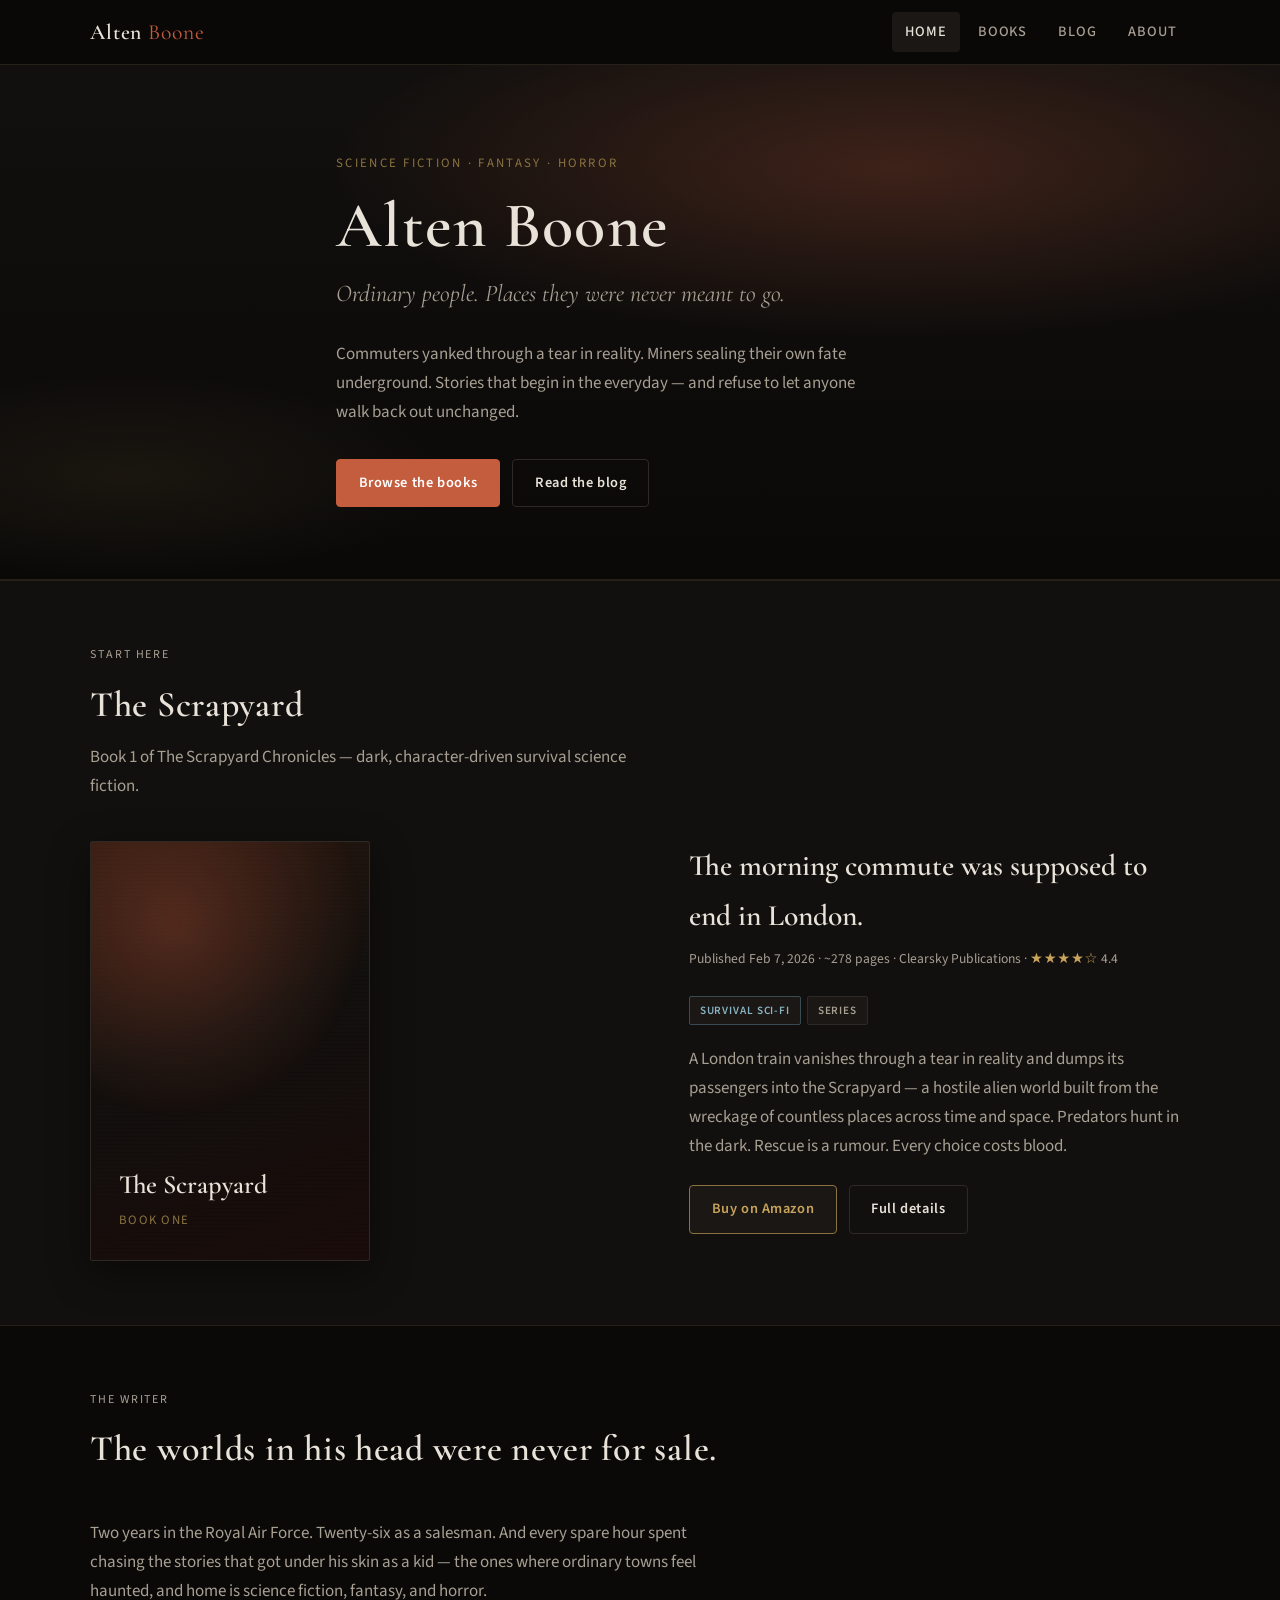
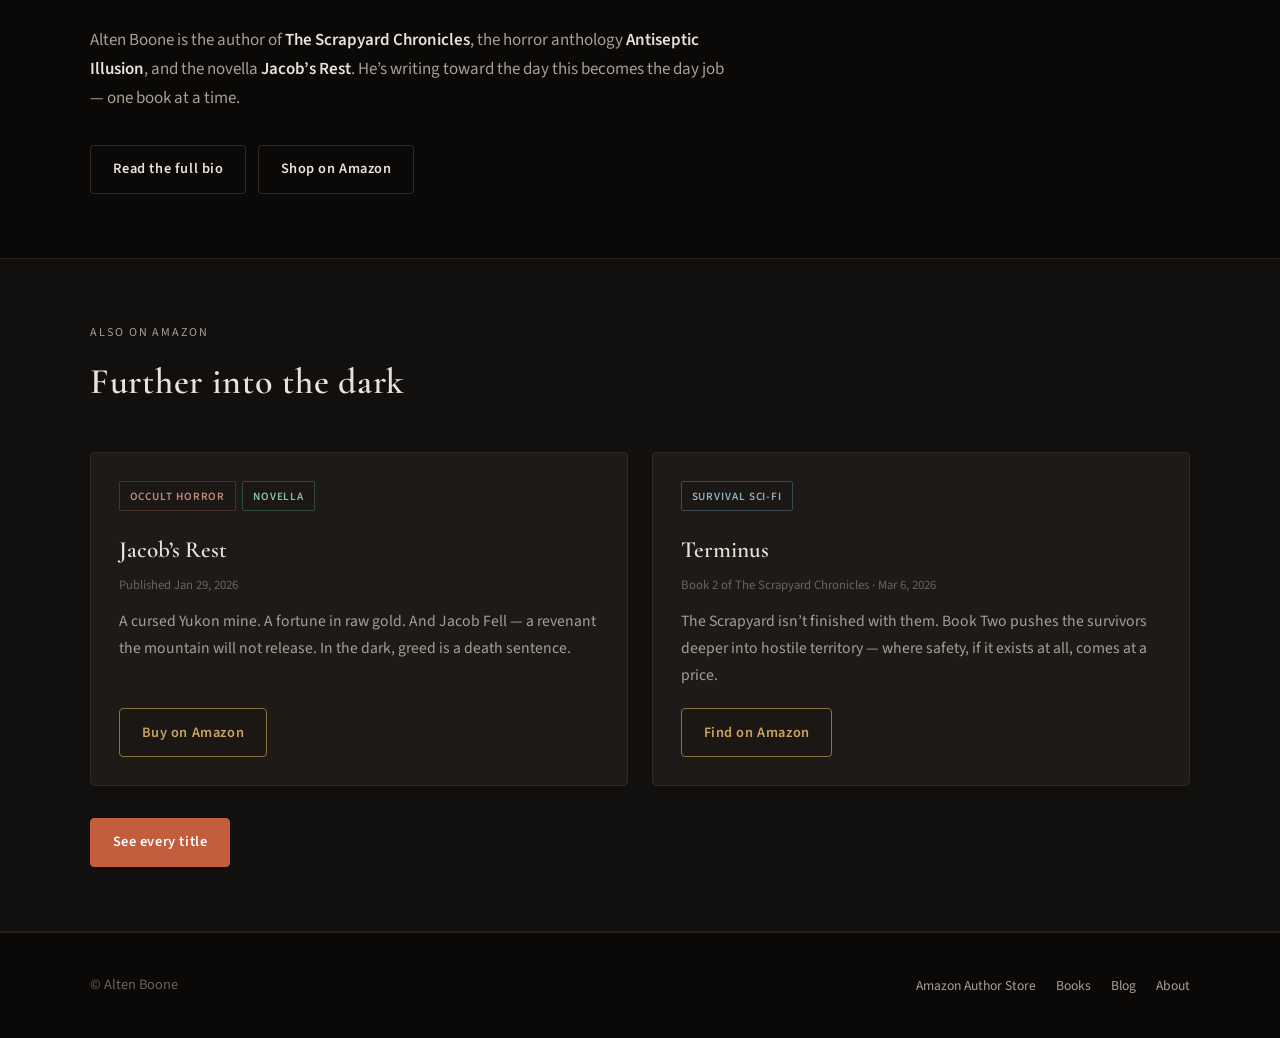
==== index.html @ f235cc6a "Publish Alten Boone author website." ====
<!DOCTYPE html>
<html lang="en">
<head>
  <meta charset="utf-8">
  <meta name="viewport" content="width=device-width, initial-scale=1">
  <title>Alten Boone — Science Fiction, Fantasy &amp; Horror</title>
  <meta name="description" content="Alten Boone writes science fiction, fantasy, and horror about ordinary people thrown somewhere they were never meant to go. Author of The Scrapyard Chronicles, Jacob's Rest, and Antiseptic Illusion.">
  <link rel="preconnect" href="https://fonts.googleapis.com">
  <link rel="preconnect" href="https://fonts.gstatic.com" crossorigin>
  <link href="https://fonts.googleapis.com/css2?family=Cormorant+Garamond:ital,wght@0,400;0,600;1,400&family=Source+Sans+3:wght@400;500;600&display=swap" rel="stylesheet">
  <link rel="stylesheet" href="css/styles.css">
</head>
<body>
  <a class="skip-link" href="#main">Skip to content</a>

  <header class="site-header">
    <div class="wrap header-inner">
      <a class="logo" href="index.html">Alten <span>Boone</span></a>
      <button class="nav-toggle" type="button" aria-expanded="false" aria-controls="site-nav">Menu</button>
      <nav id="site-nav" class="nav" aria-label="Primary">
        <a href="index.html" aria-current="page">Home</a>
        <a href="books.html">Books</a>
        <a href="blog/index.html">Blog</a>
        <a href="about.html">About</a>
      </nav>
    </div>
  </header>

  <main id="main">
    <section class="hero">
      <div class="wrap hero-inner">
        <p class="hero-kicker">Science fiction · Fantasy · Horror</p>
        <h1>Alten Boone</h1>
        <p class="hero-tagline">Ordinary people. Places they were never meant to go.</p>
        <p class="hero-lead">Commuters yanked through a tear in reality. Miners sealing their own fate underground. Stories that begin in the everyday — and refuse to let anyone walk back out unchanged.</p>
        <div class="cta-row">
          <a class="btn btn-primary" href="books.html">Browse the books</a>
          <a class="btn btn-ghost" href="blog/index.html">Read the blog</a>
        </div>
      </div>
    </section>

    <section class="section section-alt" aria-labelledby="featured-heading">
      <div class="wrap">
        <div class="section-header">
          <p class="eyebrow">Start here</p>
          <h2 id="featured-heading">The Scrapyard</h2>
          <p>Book 1 of The Scrapyard Chronicles — dark, character-driven survival science fiction.</p>
        </div>
        <div class="featured">
          <div class="featured-visual" aria-hidden="true">
            <div class="featured-visual-label">The Scrapyard</div>
            <div class="featured-visual-sub">Book One</div>
          </div>
          <div class="featured-body">
            <h3>The morning commute was supposed to end in London.</h3>
            <p class="featured-meta">Published Feb 7, 2026 · ~278 pages · Clearsky Publications · <span class="stars" aria-label="4.4 out of 5 stars">★★★★☆</span> 4.4</p>
            <div class="tags">
              <span class="tag tag-scifi">Survival Sci-Fi</span>
              <span class="tag">Series</span>
            </div>
            <p>A London train vanishes through a tear in reality and dumps its passengers into the Scrapyard — a hostile alien world built from the wreckage of countless places across time and space. Predators hunt in the dark. Rescue is a rumour. Every choice costs blood.</p>
            <div class="cta-row">
              <a class="btn btn-amazon" href="https://www.amazon.com/Scrapyard-Book-Chronicles-ebook/dp/B0GM5N97GH" rel="noopener noreferrer" target="_blank">Buy on Amazon</a>
              <a class="btn btn-ghost" href="books/scrapyard.html">Full details</a>
            </div>
          </div>
        </div>
      </div>
    </section>

    <section class="section" aria-labelledby="intro-heading">
      <div class="wrap">
        <div class="section-header">
          <p class="eyebrow">The writer</p>
          <h2 id="intro-heading">The worlds in his head were never for sale.</h2>
        </div>
        <div class="prose">
          <p>Two years in the Royal Air Force. Twenty-six as a salesman. And every spare hour spent chasing the stories that got under his skin as a kid — the ones where ordinary towns feel haunted, and home is science fiction, fantasy, and horror.</p>
          <p>Alten Boone is the author of <strong>The Scrapyard Chronicles</strong>, the horror anthology <strong>Antiseptic Illusion</strong>, and the novella <strong>Jacob’s Rest</strong>. He’s writing toward the day this becomes the day job — one book at a time.</p>
        </div>
        <div class="cta-row" style="margin-top: 2rem;">
          <a class="btn btn-ghost" href="about.html">Read the full bio</a>
          <a class="btn btn-ghost" href="https://www.amazon.com/stores/author/B0GMPRM9D5" rel="noopener noreferrer" target="_blank">Shop on Amazon</a>
        </div>
      </div>
    </section>

    <section class="section section-alt" aria-labelledby="more-books-heading">
      <div class="wrap">
        <div class="section-header">
          <p class="eyebrow">Also on Amazon</p>
          <h2 id="more-books-heading">Further into the dark</h2>
        </div>
        <div class="book-grid">
          <article class="book-card">
            <div class="tags"><span class="tag tag-horror">Occult Horror</span><span class="tag tag-novella">Novella</span></div>
            <h3><a href="books/jacobs-rest.html">Jacob’s Rest</a></h3>
            <p class="book-series">Published Jan 29, 2026</p>
            <p class="book-blurb">A cursed Yukon mine. A fortune in raw gold. And Jacob Fell — a revenant the mountain will not release. In the dark, greed is a death sentence.</p>
            <div class="book-actions">
              <a class="btn btn-amazon" href="https://www.amazon.com/Jacobs-Rest-Alten-Boone-ebook/dp/B0GKJBTC39" rel="noopener noreferrer" target="_blank">Buy on Amazon</a>
            </div>
          </article>
          <article class="book-card">
            <div class="tags"><span class="tag tag-scifi">Survival Sci-Fi</span></div>
            <h3><a href="books/terminus.html">Terminus</a></h3>
            <p class="book-series">Book 2 of The Scrapyard Chronicles · Mar 6, 2026</p>
            <p class="book-blurb">The Scrapyard isn’t finished with them. Book Two pushes the survivors deeper into hostile territory — where safety, if it exists at all, comes at a price.</p>
            <div class="book-actions">
              <a class="btn btn-amazon" href="https://www.amazon.com/s?k=Terminus+Book+2+Scrapyard+Chronicles+Alten+Boone" rel="noopener noreferrer" target="_blank">Find on Amazon</a>
            </div>
          </article>
        </div>
        <div class="cta-row" style="margin-top: 2rem;">
          <a class="btn btn-primary" href="books.html">See every title</a>
        </div>
      </div>
    </section>
  </main>

  <footer class="site-footer">
    <div class="wrap footer-inner">
      <p class="footer-copy">&copy; Alten Boone</p>
      <div class="footer-links">
        <a href="https://www.amazon.com/stores/author/B0GMPRM9D5" rel="noopener noreferrer" target="_blank">Amazon Author Store</a>
        <a href="books.html">Books</a>
        <a href="blog/index.html">Blog</a>
        <a href="about.html">About</a>
      </div>
    </div>
  </footer>

  <script src="js/main.js"></script>
</body>
</html>
---- css/styles.css ----
/* Alten Boone — author site
   Dark literary aesthetic: charcoal, blood-amber, elegant serif */

:root {
  --bg-deep: #0a0908;
  --bg: #12100e;
  --bg-elevated: #1a1714;
  --bg-card: #1e1a17;
  --border: #2e2924;
  --border-subtle: #252119;
  --text: #e8e2d9;
  --text-muted: #a89f93;
  --text-faint: #6b635a;
  --accent: #c45c3e;
  --accent-soft: #a84a32;
  --accent-glow: rgba(196, 92, 62, 0.25);
  --amber: #c9a45c;
  --amber-dim: #8a7340;
  --serif: "Cormorant Garamond", "Libre Baskerville", Georgia, "Times New Roman", serif;
  --sans: "Source Sans 3", "Inter", system-ui, -apple-system, sans-serif;
  --max: 1100px;
  --radius: 4px;
  --shadow: 0 12px 40px rgba(0, 0, 0, 0.45);
  --header-h: 4rem;
}

*,
*::before,
*::after {
  box-sizing: border-box;
  margin: 0;
  padding: 0;
}

html {
  scroll-behavior: smooth;
}

body {
  font-family: var(--sans);
  font-size: 1.0625rem;
  line-height: 1.7;
  color: var(--text);
  background: var(--bg-deep);
  min-height: 100vh;
  display: flex;
  flex-direction: column;
  -webkit-font-smoothing: antialiased;
}

img {
  max-width: 100%;
  height: auto;
  display: block;
}

a {
  color: var(--accent);
  text-decoration: none;
  transition: color 0.2s ease;
}

a:hover,
a:focus-visible {
  color: var(--amber);
}

a:focus-visible,
button:focus-visible {
  outline: 2px solid var(--amber);
  outline-offset: 3px;
}

/* —— Layout —— */
.wrap {
  width: min(100% - 2rem, var(--max));
  margin-inline: auto;
}

main {
  flex: 1;
}

/* —— Header / Nav —— */
.site-header {
  position: sticky;
  top: 0;
  z-index: 100;
  background: rgba(10, 9, 8, 0.92);
  backdrop-filter: blur(12px);
  border-bottom: 1px solid var(--border-subtle);
}

.header-inner {
  display: flex;
  align-items: center;
  justify-content: space-between;
  height: var(--header-h);
  gap: 1rem;
}

.logo {
  font-family: var(--serif);
  font-size: 1.35rem;
  font-weight: 600;
  letter-spacing: 0.04em;
  color: var(--text);
  text-decoration: none;
}

.logo:hover,
.logo:focus-visible {
  color: var(--amber);
}

.logo span {
  color: var(--accent);
  font-weight: 400;
}

.nav {
  display: flex;
  align-items: center;
  gap: 0.25rem;
}

.nav a {
  font-size: 0.9rem;
  font-weight: 500;
  letter-spacing: 0.06em;
  text-transform: uppercase;
  color: var(--text-muted);
  padding: 0.5rem 0.85rem;
  border-radius: var(--radius);
}

.nav a:hover,
.nav a:focus-visible,
.nav a[aria-current="page"] {
  color: var(--text);
  background: var(--bg-elevated);
}

.nav-toggle {
  display: none;
  background: transparent;
  border: 1px solid var(--border);
  color: var(--text);
  padding: 0.4rem 0.65rem;
  border-radius: var(--radius);
  cursor: pointer;
  font-size: 0.85rem;
  letter-spacing: 0.05em;
  text-transform: uppercase;
}

/* —— Hero —— */
.hero {
  position: relative;
  padding: 5.5rem 0 4.5rem;
  overflow: hidden;
  border-bottom: 1px solid var(--border-subtle);
}

.hero::before {
  content: "";
  position: absolute;
  inset: 0;
  background:
    radial-gradient(ellipse 80% 60% at 70% 20%, var(--accent-glow), transparent 55%),
    radial-gradient(ellipse 50% 40% at 10% 80%, rgba(201, 164, 92, 0.08), transparent 50%),
    linear-gradient(180deg, var(--bg) 0%, var(--bg-deep) 100%);
  pointer-events: none;
}

.hero-inner {
  position: relative;
  z-index: 1;
  max-width: 38rem;
}

.hero-kicker {
  font-size: 0.8rem;
  letter-spacing: 0.18em;
  text-transform: uppercase;
  color: var(--amber-dim);
  margin-bottom: 1rem;
}

.hero h1 {
  font-family: var(--serif);
  font-size: clamp(2.75rem, 6vw, 4rem);
  font-weight: 600;
  line-height: 1.1;
  letter-spacing: 0.02em;
  color: var(--text);
  margin-bottom: 1rem;
}

.hero-tagline {
  font-family: var(--serif);
  font-size: clamp(1.25rem, 2.5vw, 1.5rem);
  font-style: italic;
  font-weight: 400;
  color: var(--text-muted);
  line-height: 1.45;
  margin-bottom: 1.75rem;
}

.hero-lead {
  color: var(--text-muted);
  margin-bottom: 2rem;
  max-width: 34rem;
}

.cta-row {
  display: flex;
  flex-wrap: wrap;
  gap: 0.75rem;
}

/* —— Buttons —— */
.btn {
  display: inline-flex;
  align-items: center;
  justify-content: center;
  gap: 0.4rem;
  font-family: var(--sans);
  font-size: 0.9rem;
  font-weight: 600;
  letter-spacing: 0.04em;
  padding: 0.7rem 1.35rem;
  border-radius: var(--radius);
  border: 1px solid transparent;
  cursor: pointer;
  text-decoration: none;
  transition: background 0.2s, border-color 0.2s, color 0.2s, box-shadow 0.2s;
}

.btn-primary {
  background: var(--accent);
  color: #fff;
  border-color: var(--accent);
}

.btn-primary:hover,
.btn-primary:focus-visible {
  background: var(--accent-soft);
  color: #fff;
  box-shadow: 0 0 24px var(--accent-glow);
}

.btn-ghost {
  background: transparent;
  color: var(--text);
  border-color: var(--border);
}

.btn-ghost:hover,
.btn-ghost:focus-visible {
  border-color: var(--amber-dim);
  color: var(--amber);
}

.btn-amazon {
  background: #1a1714;
  color: var(--amber);
  border-color: var(--amber-dim);
}

.btn-amazon:hover,
.btn-amazon:focus-visible {
  background: rgba(201, 164, 92, 0.12);
  color: var(--amber);
  border-color: var(--amber);
}

/* —— Sections —— */
.section {
  padding: 4rem 0;
}

.section-alt {
  background: var(--bg);
  border-block: 1px solid var(--border-subtle);
}

.section-header {
  margin-bottom: 2.5rem;
}

.section-header h2 {
  font-family: var(--serif);
  font-size: clamp(1.75rem, 3vw, 2.25rem);
  font-weight: 600;
  letter-spacing: 0.02em;
  margin-bottom: 0.5rem;
}

.section-header p {
  color: var(--text-muted);
  max-width: 36rem;
}

.eyebrow {
  font-size: 0.75rem;
  letter-spacing: 0.16em;
  text-transform: uppercase;
  color: var(--accent);
  margin-bottom: 0.5rem;
}

/* —— Featured book —— */
.featured {
  display: grid;
  grid-template-columns: 1fr;
  gap: 2.5rem;
  align-items: start;
}

@media (min-width: 720px) {
  .featured {
    grid-template-columns: minmax(0, 1.1fr) minmax(0, 1fr);
    gap: 3rem;
  }
}

.featured-visual {
  aspect-ratio: 2 / 3;
  max-width: 280px;
  background:
    linear-gradient(160deg, #2a1810 0%, #12100e 45%, #1a0c0a 100%);
  border: 1px solid var(--border);
  border-radius: 2px;
  box-shadow: var(--shadow);
  display: flex;
  flex-direction: column;
  justify-content: flex-end;
  padding: 1.75rem;
  position: relative;
  overflow: hidden;
}

.featured-visual::before {
  content: "";
  position: absolute;
  inset: 0;
  background:
    radial-gradient(circle at 30% 20%, rgba(196, 92, 62, 0.35), transparent 50%),
    repeating-linear-gradient(
      0deg,
      transparent,
      transparent 3px,
      rgba(0, 0, 0, 0.08) 3px,
      rgba(0, 0, 0, 0.08) 4px
    );
  opacity: 0.9;
}

.featured-visual-label {
  position: relative;
  z-index: 1;
  font-family: var(--serif);
  font-size: 1.65rem;
  font-weight: 600;
  line-height: 1.2;
  color: var(--text);
}

.featured-visual-sub {
  position: relative;
  z-index: 1;
  font-size: 0.8rem;
  letter-spacing: 0.1em;
  text-transform: uppercase;
  color: var(--amber-dim);
  margin-top: 0.5rem;
}

.featured-body h3 {
  font-family: var(--serif);
  font-size: 1.85rem;
  font-weight: 600;
  margin-bottom: 0.35rem;
}

.featured-meta {
  font-size: 0.85rem;
  color: var(--text-faint);
  margin-bottom: 1.25rem;
}

.featured-body p {
  color: var(--text-muted);
  margin-bottom: 1.5rem;
}

.tags {
  display: flex;
  flex-wrap: wrap;
  gap: 0.4rem;
  margin-bottom: 1.25rem;
}

.tag {
  font-size: 0.7rem;
  font-weight: 600;
  letter-spacing: 0.08em;
  text-transform: uppercase;
  padding: 0.28rem 0.6rem;
  border-radius: 2px;
  background: var(--bg-elevated);
  color: var(--text-muted);
  border: 1px solid var(--border);
}

.tag-scifi { color: #8ab4c4; border-color: #3a4a52; }
.tag-horror { color: #c48a7a; border-color: #4a3028; }
.tag-fantasy { color: #a89ac4; border-color: #3a3450; }
.tag-anthology { color: #c4b48a; border-color: #4a4030; }
.tag-novella { color: #8ac49a; border-color: #304a38; }

/* —— Book grid —— */
.book-grid {
  display: grid;
  grid-template-columns: 1fr;
  gap: 1.5rem;
}

@media (min-width: 560px) {
  .book-grid {
    grid-template-columns: repeat(2, 1fr);
  }
}

@media (min-width: 900px) {
  .book-grid.books-page {
    grid-template-columns: repeat(2, 1fr);
  }
}

.book-card {
  background: var(--bg-card);
  border: 1px solid var(--border);
  border-radius: var(--radius);
  padding: 1.75rem;
  display: flex;
  flex-direction: column;
  transition: border-color 0.2s, box-shadow 0.2s;
}

.book-card:hover {
  border-color: #3e3530;
  box-shadow: var(--shadow);
}

.book-card h3 {
  font-family: var(--serif);
  font-size: 1.45rem;
  font-weight: 600;
  margin-bottom: 0.25rem;
}

.book-card h3 a {
  color: inherit;
}

.book-card h3 a:hover {
  color: var(--amber);
}

.book-series {
  font-size: 0.8rem;
  color: var(--text-faint);
  margin-bottom: 0.75rem;
}

.book-blurb {
  color: var(--text-muted);
  font-size: 0.98rem;
  flex: 1;
  margin-bottom: 1.25rem;
  display: -webkit-box;
  -webkit-line-clamp: 5;
  -webkit-box-orient: vertical;
  overflow: hidden;
}

.book-card.expanded .book-blurb {
  display: block;
  -webkit-line-clamp: unset;
}

.book-meta {
  font-size: 0.8rem;
  color: var(--text-faint);
  margin-bottom: 1rem;
}

.book-actions {
  display: flex;
  flex-wrap: wrap;
  gap: 0.5rem;
  margin-top: auto;
}

/* —— Intro / about prose —— */
.prose {
  max-width: 40rem;
}

.prose p {
  margin-bottom: 1.25rem;
  color: var(--text-muted);
}

.prose p:last-child {
  margin-bottom: 0;
}

.prose strong {
  color: var(--text);
  font-weight: 600;
}

.page-hero {
  padding: 3.5rem 0 2rem;
  border-bottom: 1px solid var(--border-subtle);
  background: var(--bg);
}

.page-hero h1 {
  font-family: var(--serif);
  font-size: clamp(2.25rem, 4vw, 3rem);
  font-weight: 600;
  margin-bottom: 0.5rem;
}

.page-hero p {
  color: var(--text-muted);
  max-width: 36rem;
}

/* —— Blog —— */
.blog-list {
  display: flex;
  flex-direction: column;
  gap: 0;
}

.blog-item {
  padding: 2rem 0;
  border-bottom: 1px solid var(--border-subtle);
}

.blog-item:first-child {
  padding-top: 0;
}

.blog-item time {
  font-size: 0.8rem;
  letter-spacing: 0.06em;
  text-transform: uppercase;
  color: var(--text-faint);
}

.blog-item h2 {
  font-family: var(--serif);
  font-size: 1.65rem;
  font-weight: 600;
  margin: 0.4rem 0 0.6rem;
}

.blog-item h2 a {
  color: var(--text);
}

.blog-item h2 a:hover {
  color: var(--amber);
}

.blog-item .excerpt {
  color: var(--text-muted);
  margin-bottom: 0.75rem;
}

.read-more {
  font-size: 0.9rem;
  font-weight: 600;
  letter-spacing: 0.03em;
}

.article {
  padding: 3rem 0 4rem;
}

.article-header {
  max-width: 40rem;
  margin-bottom: 2.5rem;
}

.article-header time {
  font-size: 0.8rem;
  letter-spacing: 0.06em;
  text-transform: uppercase;
  color: var(--text-faint);
}

.article-header h1 {
  font-family: var(--serif);
  font-size: clamp(2rem, 4vw, 2.75rem);
  font-weight: 600;
  line-height: 1.2;
  margin: 0.5rem 0 1rem;
}

.article-header .dek {
  font-family: var(--serif);
  font-size: 1.2rem;
  font-style: italic;
  color: var(--text-muted);
}

.article-body {
  max-width: 40rem;
}

.article-body p {
  margin-bottom: 1.35rem;
  color: var(--text-muted);
}

.article-body p:first-of-type::first-letter {
  font-family: var(--serif);
  font-size: 3.25rem;
  float: left;
  line-height: 0.85;
  padding-right: 0.5rem;
  padding-top: 0.15rem;
  color: var(--accent);
  font-weight: 600;
}

.article-nav {
  max-width: 40rem;
  margin-top: 3rem;
  padding-top: 1.5rem;
  border-top: 1px solid var(--border);
}

/* —— Footer —— */
.site-footer {
  border-top: 1px solid var(--border-subtle);
  background: var(--bg-deep);
  padding: 2.5rem 0;
  margin-top: auto;
}

.footer-inner {
  display: flex;
  flex-wrap: wrap;
  justify-content: space-between;
  align-items: center;
  gap: 1rem;
}

.footer-copy {
  font-size: 0.9rem;
  color: var(--text-faint);
}

.footer-links {
  display: flex;
  flex-wrap: wrap;
  gap: 1.25rem;
}

.footer-links a {
  font-size: 0.85rem;
  color: var(--text-muted);
}

.footer-links a:hover {
  color: var(--amber);
}

/* —— Skip link —— */
.skip-link {
  position: absolute;
  left: -9999px;
  top: 0;
  background: var(--accent);
  color: #fff;
  padding: 0.5rem 1rem;
  z-index: 200;
}

.skip-link:focus {
  left: 1rem;
  top: 1rem;
}

/* —— Mobile nav —— */
@media (max-width: 640px) {
  .nav-toggle {
    display: inline-flex;
  }

  .nav {
    display: none;
    position: absolute;
    top: var(--header-h);
    left: 0;
    right: 0;
    flex-direction: column;
    align-items: stretch;
    background: rgba(10, 9, 8, 0.98);
    border-bottom: 1px solid var(--border);
    padding: 0.75rem;
    gap: 0.15rem;
  }

  .nav.is-open {
    display: flex;
  }

  .nav a {
    padding: 0.75rem 1rem;
  }

  .header-inner {
    position: relative;
  }
}

/* —— Utilities —— */
.sr-only {
  position: absolute;
  width: 1px;
  height: 1px;
  padding: 0;
  margin: -1px;
  overflow: hidden;
  clip: rect(0, 0, 0, 0);
  white-space: nowrap;
  border: 0;
}

.stars {
  color: var(--amber);
  letter-spacing: 0.05em;
  font-size: 0.9rem;
}
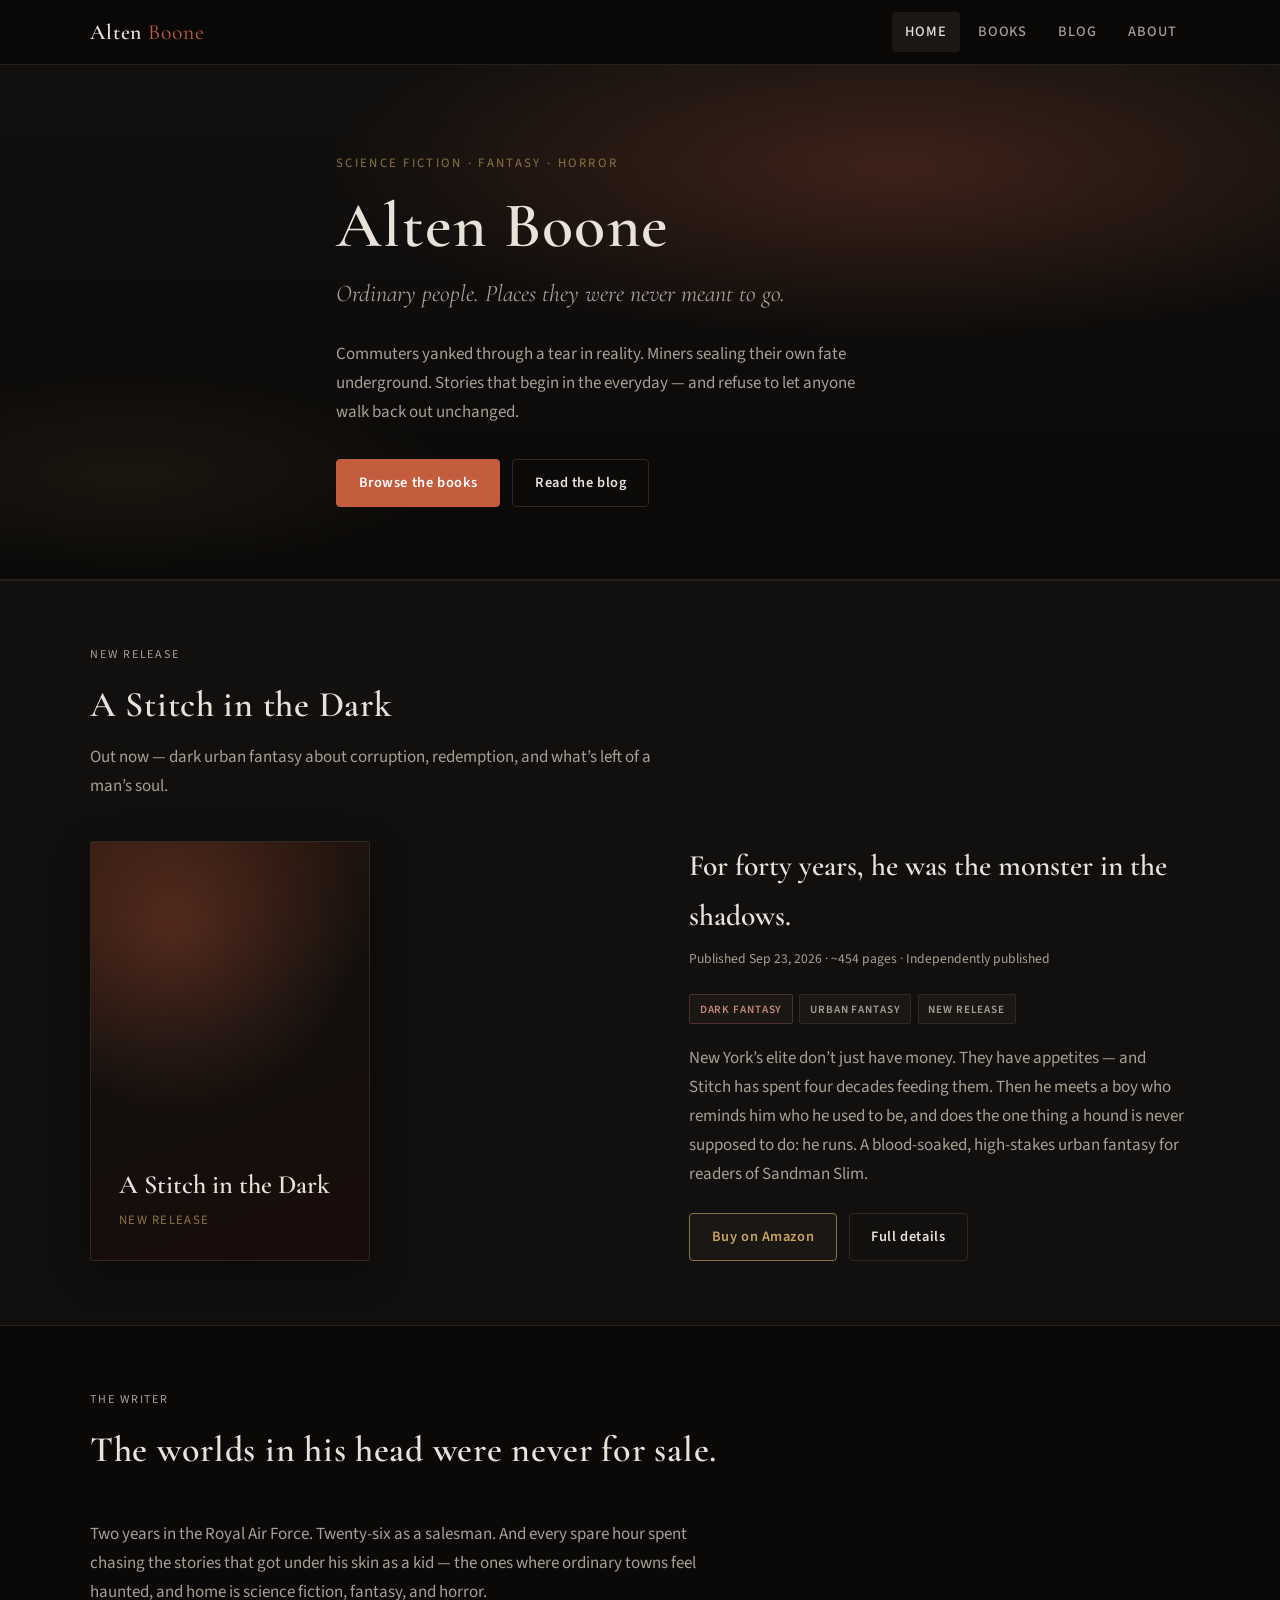
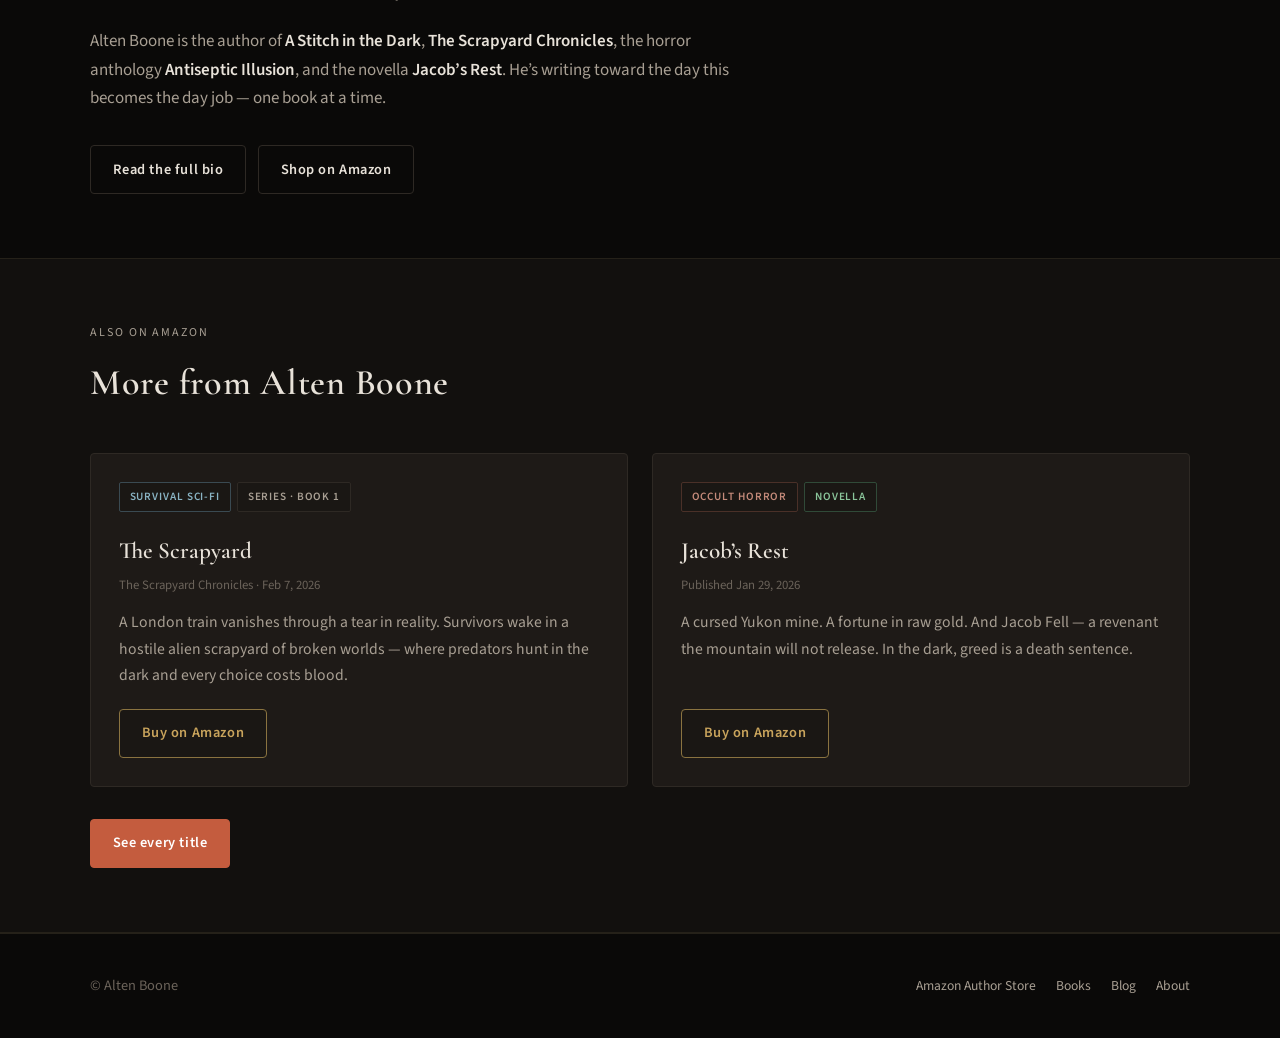
==== commit 81448d54: "Feature new release A Stitch in the Dark on the site." ====
--- a/index.html
+++ b/index.html
@@ -4,7 +4,7 @@
   <meta charset="utf-8">
   <meta name="viewport" content="width=device-width, initial-scale=1">
   <title>Alten Boone — Science Fiction, Fantasy &amp; Horror</title>
-  <meta name="description" content="Alten Boone writes science fiction, fantasy, and horror about ordinary people thrown somewhere they were never meant to go. Author of The Scrapyard Chronicles, Jacob's Rest, and Antiseptic Illusion.">
+  <meta name="description" content="Alten Boone writes science fiction, fantasy, and horror about ordinary people thrown somewhere they were never meant to go. Author of A Stitch in the Dark, The Scrapyard Chronicles, Jacob's Rest, and Antiseptic Illusion.">
   <link rel="preconnect" href="https://fonts.googleapis.com">
   <link rel="preconnect" href="https://fonts.gstatic.com" crossorigin>
   <link href="https://fonts.googleapis.com/css2?family=Cormorant+Garamond:ital,wght@0,400;0,600;1,400&family=Source+Sans+3:wght@400;500;600&display=swap" rel="stylesheet">
@@ -43,26 +43,27 @@
     <section class="section section-alt" aria-labelledby="featured-heading">
       <div class="wrap">
         <div class="section-header">
-          <p class="eyebrow">Start here</p>
-          <h2 id="featured-heading">The Scrapyard</h2>
-          <p>Book 1 of The Scrapyard Chronicles — dark, character-driven survival science fiction.</p>
+          <p class="eyebrow">New release</p>
+          <h2 id="featured-heading">A Stitch in the Dark</h2>
+          <p>Out now — dark urban fantasy about corruption, redemption, and what’s left of a man’s soul.</p>
         </div>
         <div class="featured">
           <div class="featured-visual" aria-hidden="true">
-            <div class="featured-visual-label">The Scrapyard</div>
-            <div class="featured-visual-sub">Book One</div>
+            <div class="featured-visual-label">A Stitch in the Dark</div>
+            <div class="featured-visual-sub">New release</div>
           </div>
           <div class="featured-body">
-            <h3>The morning commute was supposed to end in London.</h3>
-            <p class="featured-meta">Published Feb 7, 2026 · ~278 pages · Clearsky Publications · <span class="stars" aria-label="4.4 out of 5 stars">★★★★☆</span> 4.4</p>
+            <h3>For forty years, he was the monster in the shadows.</h3>
+            <p class="featured-meta">Published Sep 23, 2026 · ~454 pages · Independently published</p>
             <div class="tags">
-              <span class="tag tag-scifi">Survival Sci-Fi</span>
-              <span class="tag">Series</span>
+              <span class="tag tag-horror">Dark Fantasy</span>
+              <span class="tag">Urban Fantasy</span>
+              <span class="tag">New release</span>
             </div>
-            <p>A London train vanishes through a tear in reality and dumps its passengers into the Scrapyard — a hostile alien world built from the wreckage of countless places across time and space. Predators hunt in the dark. Rescue is a rumour. Every choice costs blood.</p>
+            <p>New York’s elite don’t just have money. They have appetites — and Stitch has spent four decades feeding them. Then he meets a boy who reminds him who he used to be, and does the one thing a hound is never supposed to do: he runs. A blood-soaked, high-stakes urban fantasy for readers of Sandman Slim.</p>
             <div class="cta-row">
-              <a class="btn btn-amazon" href="https://www.amazon.com/Scrapyard-Book-Chronicles-ebook/dp/B0GM5N97GH" rel="noopener noreferrer" target="_blank">Buy on Amazon</a>
-              <a class="btn btn-ghost" href="books/scrapyard.html">Full details</a>
+              <a class="btn btn-amazon" href="https://www.amazon.com/dp/B0HKSJDCC4" rel="noopener noreferrer" target="_blank">Buy on Amazon</a>
+              <a class="btn btn-ghost" href="books/a-stitch-in-the-dark.html">Full details</a>
             </div>
           </div>
         </div>
@@ -77,7 +78,7 @@
         </div>
         <div class="prose">
           <p>Two years in the Royal Air Force. Twenty-six as a salesman. And every spare hour spent chasing the stories that got under his skin as a kid — the ones where ordinary towns feel haunted, and home is science fiction, fantasy, and horror.</p>
-          <p>Alten Boone is the author of <strong>The Scrapyard Chronicles</strong>, the horror anthology <strong>Antiseptic Illusion</strong>, and the novella <strong>Jacob’s Rest</strong>. He’s writing toward the day this becomes the day job — one book at a time.</p>
+          <p>Alten Boone is the author of <strong>A Stitch in the Dark</strong>, <strong>The Scrapyard Chronicles</strong>, the horror anthology <strong>Antiseptic Illusion</strong>, and the novella <strong>Jacob’s Rest</strong>. He’s writing toward the day this becomes the day job — one book at a time.</p>
         </div>
         <div class="cta-row" style="margin-top: 2rem;">
           <a class="btn btn-ghost" href="about.html">Read the full bio</a>
@@ -90,9 +91,18 @@
       <div class="wrap">
         <div class="section-header">
           <p class="eyebrow">Also on Amazon</p>
-          <h2 id="more-books-heading">Further into the dark</h2>
+          <h2 id="more-books-heading">More from Alten Boone</h2>
         </div>
         <div class="book-grid">
+          <article class="book-card">
+            <div class="tags"><span class="tag tag-scifi">Survival Sci-Fi</span><span class="tag">Series · Book 1</span></div>
+            <h3><a href="books/scrapyard.html">The Scrapyard</a></h3>
+            <p class="book-series">The Scrapyard Chronicles · Feb 7, 2026</p>
+            <p class="book-blurb">A London train vanishes through a tear in reality. Survivors wake in a hostile alien scrapyard of broken worlds — where predators hunt in the dark and every choice costs blood.</p>
+            <div class="book-actions">
+              <a class="btn btn-amazon" href="https://www.amazon.com/Scrapyard-Book-Chronicles-ebook/dp/B0GM5N97GH" rel="noopener noreferrer" target="_blank">Buy on Amazon</a>
+            </div>
+          </article>
           <article class="book-card">
             <div class="tags"><span class="tag tag-horror">Occult Horror</span><span class="tag tag-novella">Novella</span></div>
             <h3><a href="books/jacobs-rest.html">Jacob’s Rest</a></h3>
@@ -100,15 +110,6 @@
             <p class="book-blurb">A cursed Yukon mine. A fortune in raw gold. And Jacob Fell — a revenant the mountain will not release. In the dark, greed is a death sentence.</p>
             <div class="book-actions">
               <a class="btn btn-amazon" href="https://www.amazon.com/Jacobs-Rest-Alten-Boone-ebook/dp/B0GKJBTC39" rel="noopener noreferrer" target="_blank">Buy on Amazon</a>
-            </div>
-          </article>
-          <article class="book-card">
-            <div class="tags"><span class="tag tag-scifi">Survival Sci-Fi</span></div>
-            <h3><a href="books/terminus.html">Terminus</a></h3>
-            <p class="book-series">Book 2 of The Scrapyard Chronicles · Mar 6, 2026</p>
-            <p class="book-blurb">The Scrapyard isn’t finished with them. Book Two pushes the survivors deeper into hostile territory — where safety, if it exists at all, comes at a price.</p>
-            <div class="book-actions">
-              <a class="btn btn-amazon" href="https://www.amazon.com/s?k=Terminus+Book+2+Scrapyard+Chronicles+Alten+Boone" rel="noopener noreferrer" target="_blank">Find on Amazon</a>
             </div>
           </article>
         </div>
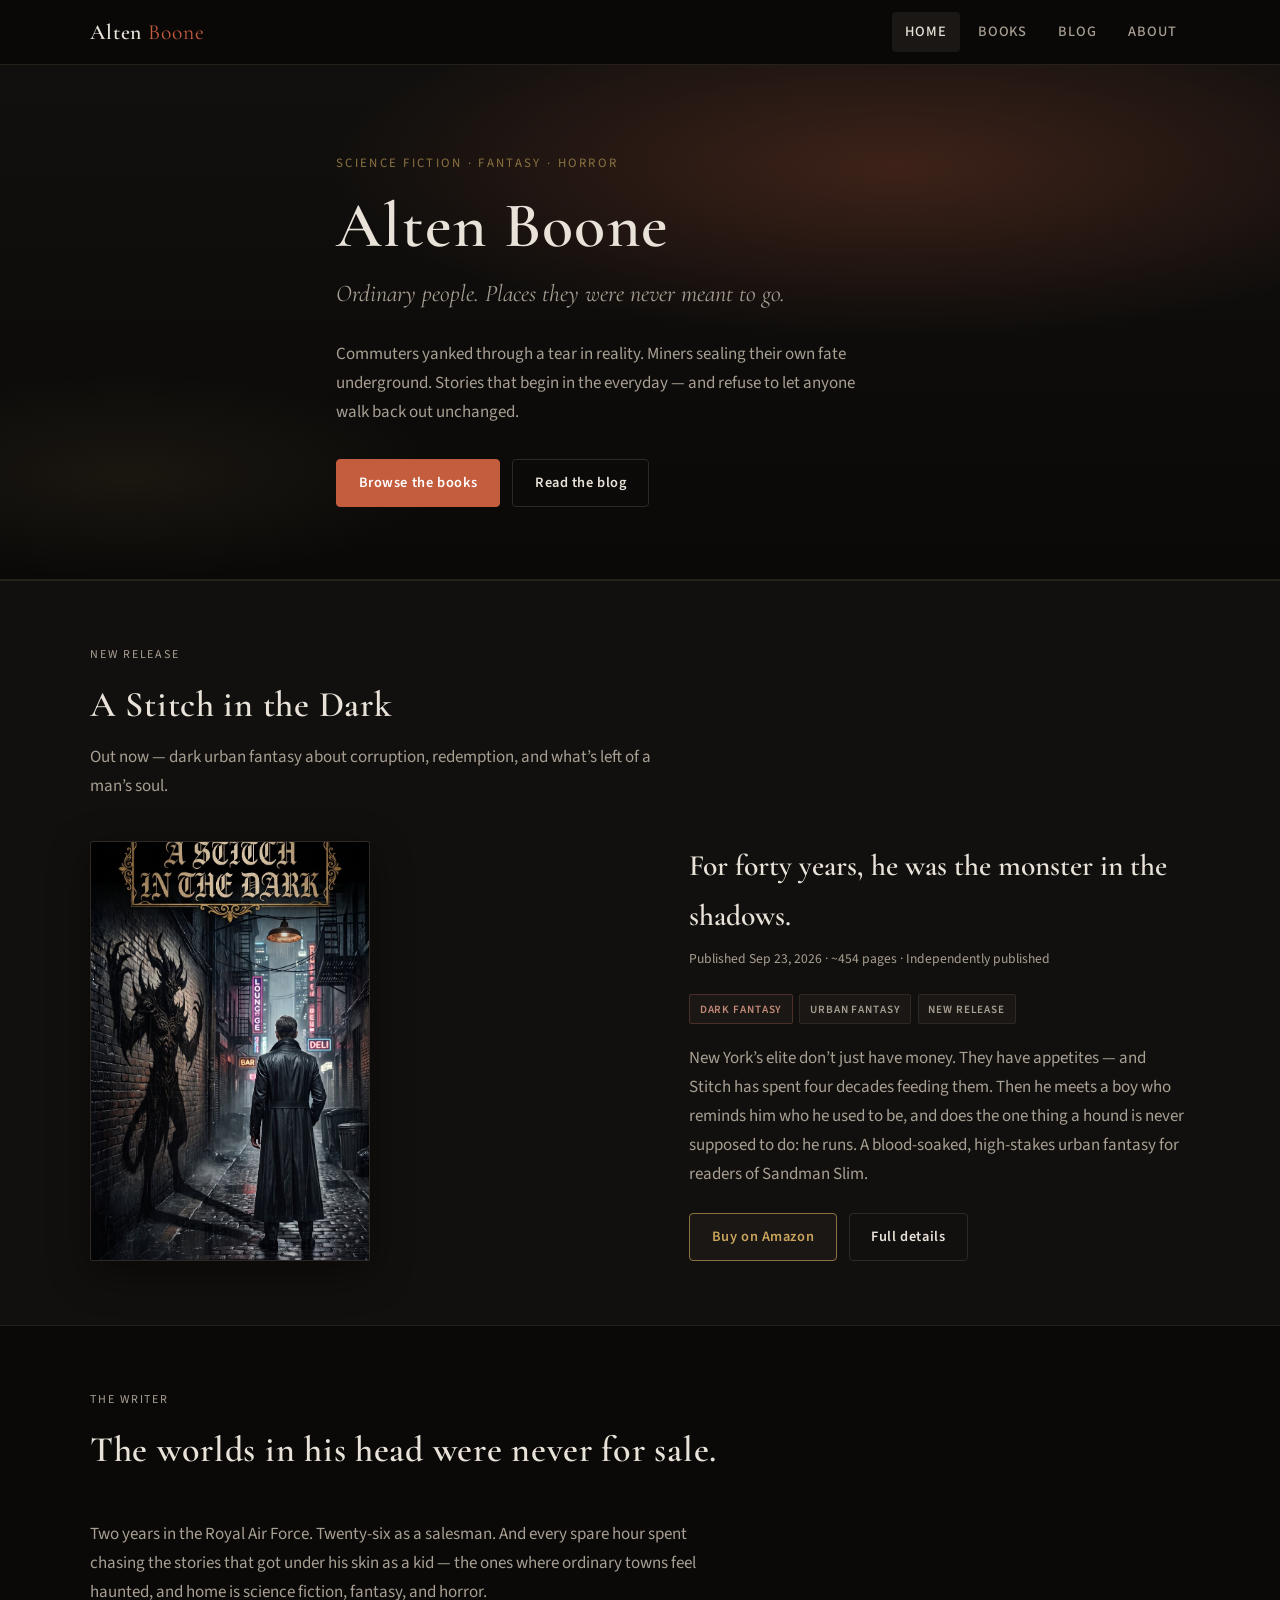
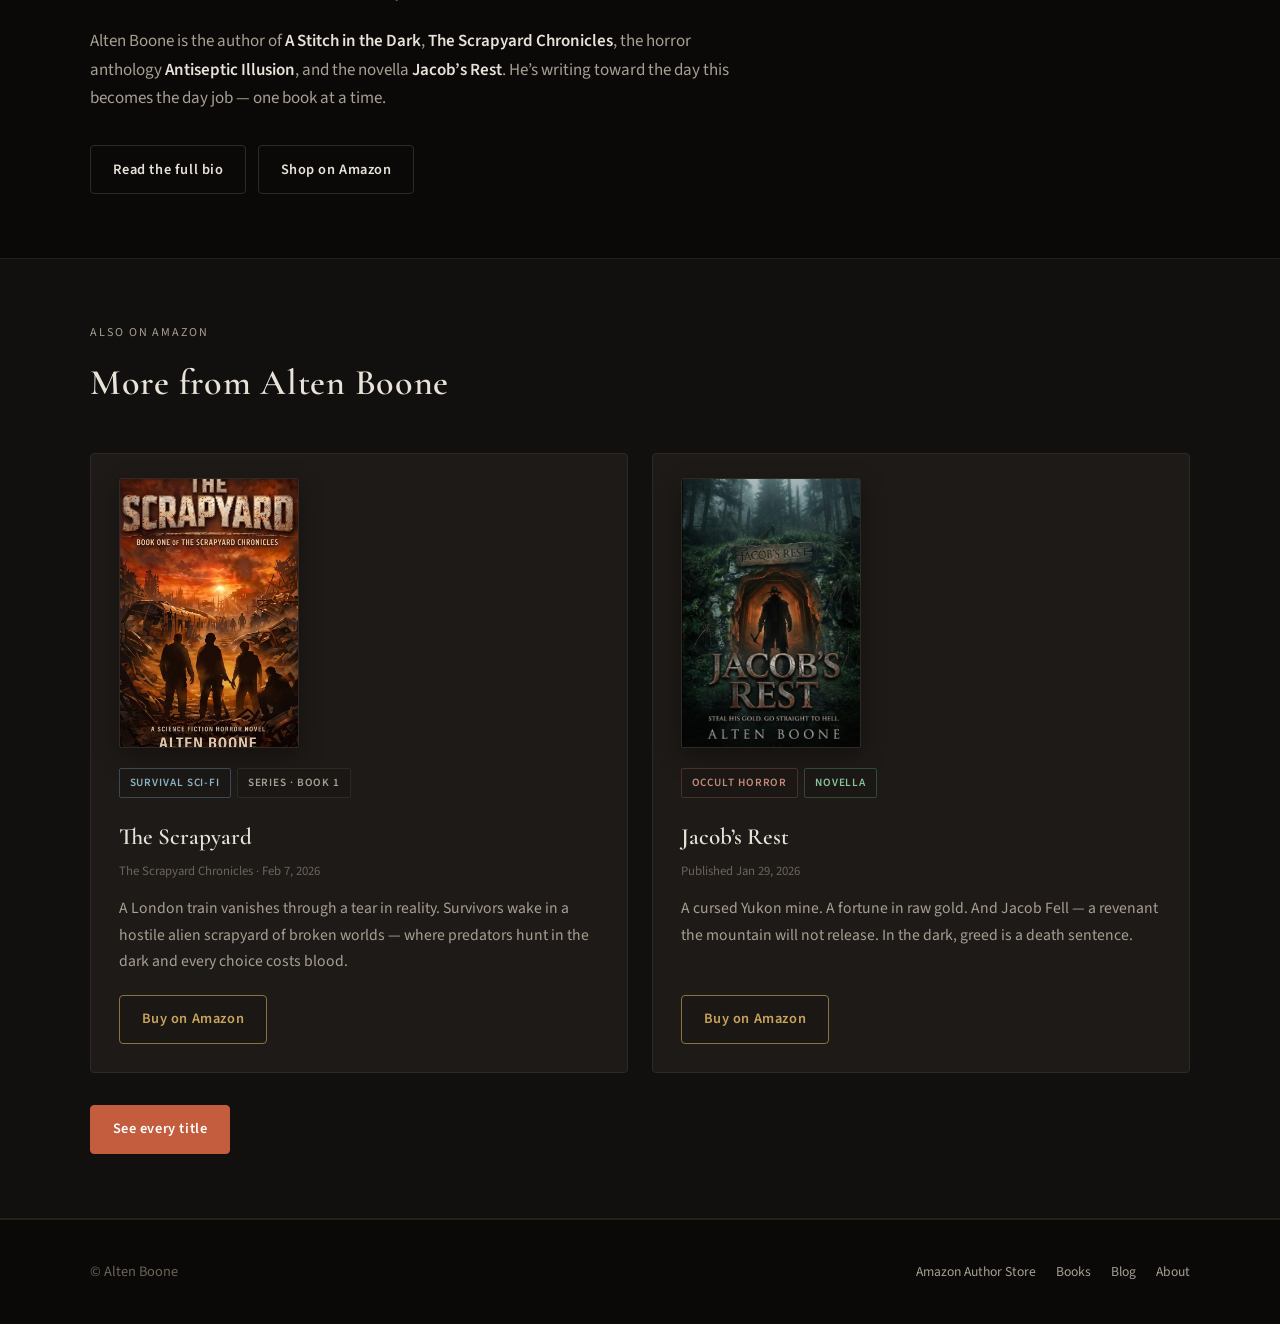
==== commit 23c494a6: "Add real book cover art across homepage, books listing, and detail pages. Optimize five cover JPEGs " ====
--- a/index.html
+++ b/index.html
@@ -48,9 +48,8 @@
           <p>Out now — dark urban fantasy about corruption, redemption, and what’s left of a man’s soul.</p>
         </div>
         <div class="featured">
-          <div class="featured-visual" aria-hidden="true">
-            <div class="featured-visual-label">A Stitch in the Dark</div>
-            <div class="featured-visual-sub">New release</div>
+          <div class="featured-visual">
+            <img src="images/covers/a-stitch-in-the-dark.jpg" alt="Cover of A Stitch in the Dark by Alten Boone" width="781" height="1400" loading="eager">
           </div>
           <div class="featured-body">
             <h3>For forty years, he was the monster in the shadows.</h3>
@@ -95,6 +94,9 @@
         </div>
         <div class="book-grid">
           <article class="book-card">
+            <a class="book-cover" href="books/scrapyard.html">
+              <img src="images/covers/the-scrapyard.jpg" alt="Cover of The Scrapyard by Alten Boone" width="688" height="1142" loading="lazy">
+            </a>
             <div class="tags"><span class="tag tag-scifi">Survival Sci-Fi</span><span class="tag">Series · Book 1</span></div>
             <h3><a href="books/scrapyard.html">The Scrapyard</a></h3>
             <p class="book-series">The Scrapyard Chronicles · Feb 7, 2026</p>
@@ -104,6 +106,9 @@
             </div>
           </article>
           <article class="book-card">
+            <a class="book-cover" href="books/jacobs-rest.html">
+              <img src="images/covers/jacobs-rest.jpg" alt="Cover of Jacob’s Rest by Alten Boone" width="876" height="1400" loading="lazy">
+            </a>
             <div class="tags"><span class="tag tag-horror">Occult Horror</span><span class="tag tag-novella">Novella</span></div>
             <h3><a href="books/jacobs-rest.html">Jacob’s Rest</a></h3>
             <p class="book-series">Published Jan 29, 2026</p>
--- a/css/styles.css
+++ b/css/styles.css
@@ -336,27 +336,22 @@
   display: flex;
   flex-direction: column;
   justify-content: flex-end;
-  padding: 1.75rem;
+  padding: 0;
   position: relative;
   overflow: hidden;
 }
 
-.featured-visual::before {
-  content: "";
+.featured-visual img {
+  width: 100%;
+  height: 100%;
+  object-fit: cover;
+  display: block;
+  border-radius: inherit;
   position: absolute;
   inset: 0;
-  background:
-    radial-gradient(circle at 30% 20%, rgba(196, 92, 62, 0.35), transparent 50%),
-    repeating-linear-gradient(
-      0deg,
-      transparent,
-      transparent 3px,
-      rgba(0, 0, 0, 0.08) 3px,
-      rgba(0, 0, 0, 0.08) 4px
-    );
-  opacity: 0.9;
-}
-
+}
+
+/* Legacy placeholder text (unused when real cover img is present) */
 .featured-visual-label {
   position: relative;
   z-index: 1;
@@ -365,6 +360,7 @@
   font-weight: 600;
   line-height: 1.2;
   color: var(--text);
+  padding: 1.75rem;
 }
 
 .featured-visual-sub {
@@ -375,6 +371,68 @@
   text-transform: uppercase;
   color: var(--amber-dim);
   margin-top: 0.5rem;
+  padding: 0 1.75rem 1.75rem;
+}
+
+/* —— Book card covers —— */
+.book-cover {
+  display: block;
+  aspect-ratio: 2 / 3;
+  overflow: hidden;
+  border: 1px solid var(--border);
+  border-radius: 2px;
+  margin: -0.25rem 0 1.25rem;
+  background: var(--bg-elevated);
+  box-shadow: 0 8px 24px rgba(0, 0, 0, 0.35);
+}
+
+.book-cover img {
+  width: 100%;
+  height: 100%;
+  object-fit: cover;
+  display: block;
+}
+
+.book-card .book-cover {
+  max-width: 180px;
+}
+
+.book-card.expanded .book-cover {
+  max-width: 220px;
+}
+
+/* —— Detail page covers —— */
+.book-detail {
+  display: grid;
+  grid-template-columns: 1fr;
+  gap: 2rem;
+  align-items: start;
+}
+
+@media (min-width: 720px) {
+  .book-detail {
+    grid-template-columns: minmax(0, 220px) minmax(0, 1fr);
+    gap: 2.5rem;
+  }
+}
+
+.book-detail-cover {
+  aspect-ratio: 2 / 3;
+  max-width: 320px;
+  width: 100%;
+  overflow: hidden;
+  border: 1px solid var(--border);
+  border-radius: 2px;
+  box-shadow: var(--shadow);
+  background: var(--bg-elevated);
+  margin: 0 0 0.5rem;
+}
+
+.book-detail-cover img {
+  width: 100%;
+  height: 100%;
+  object-fit: cover;
+  display: block;
 }
 
 .featured-body h3 {
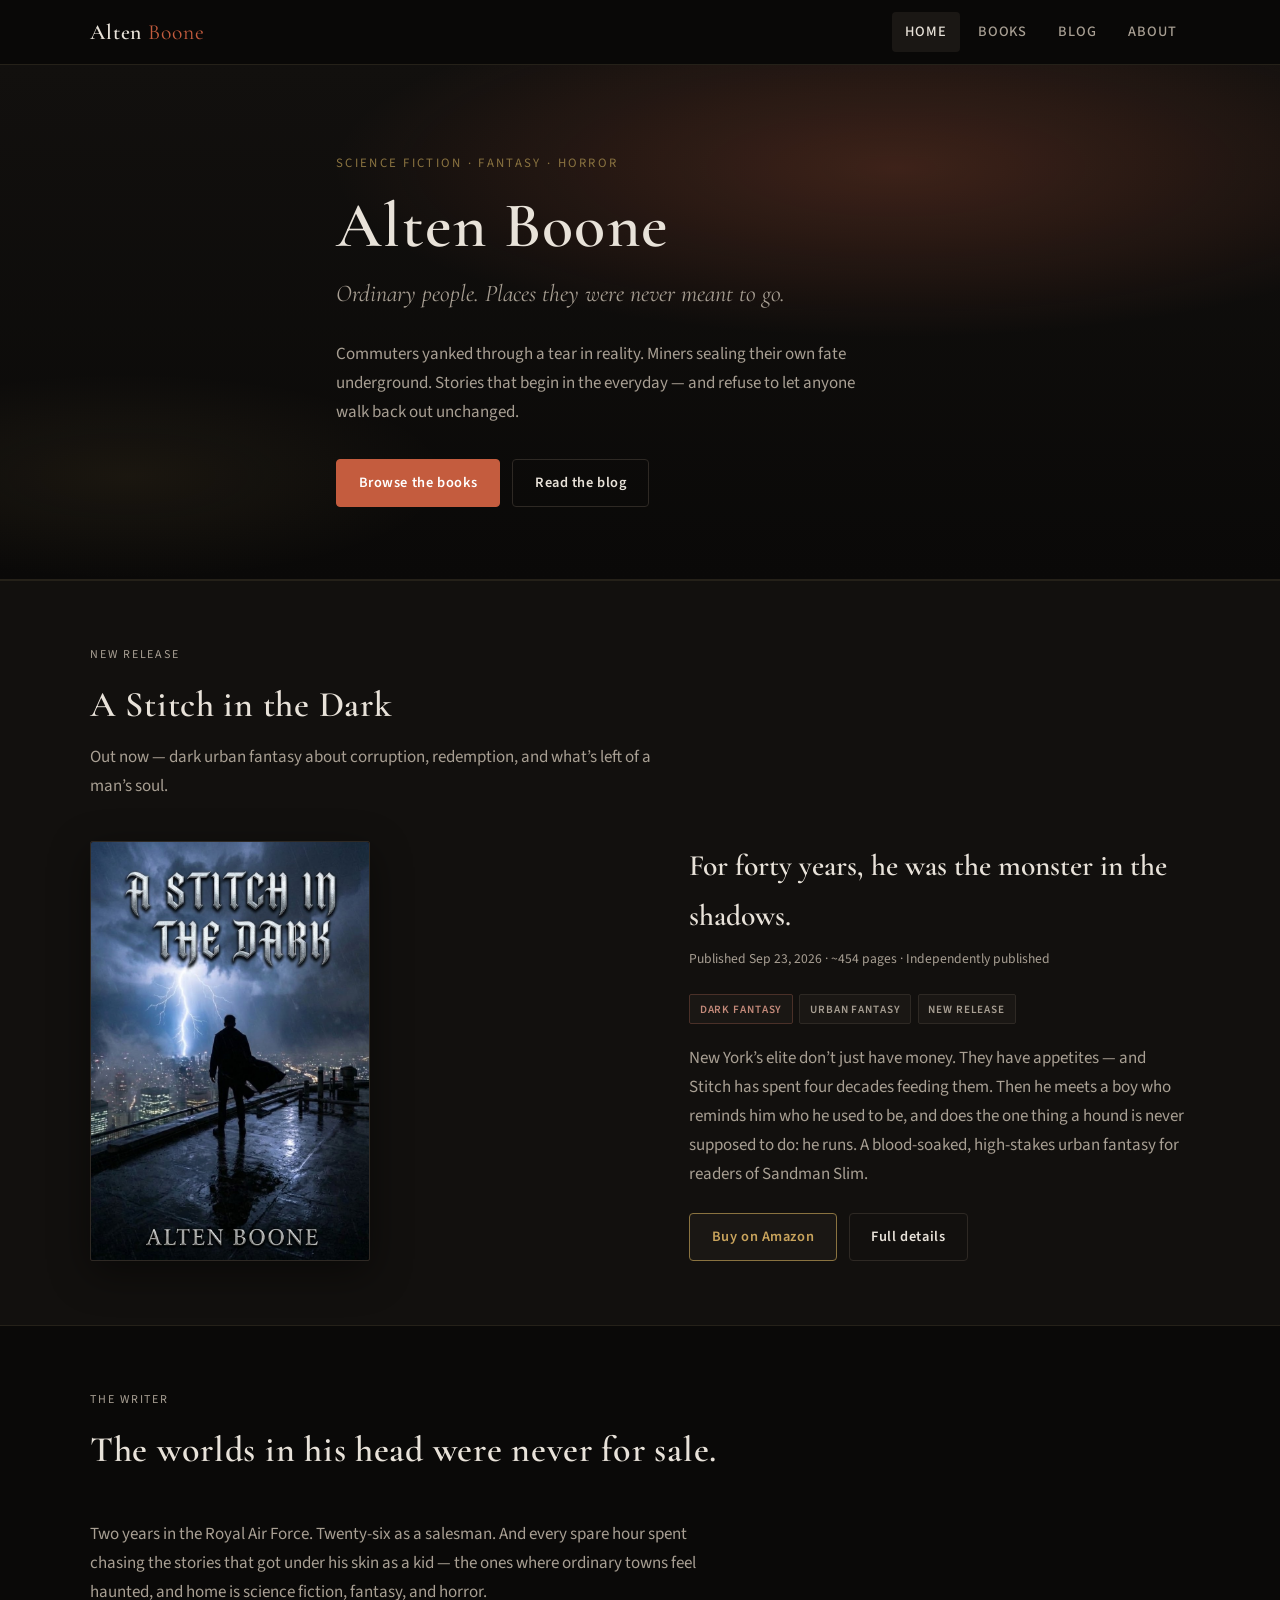
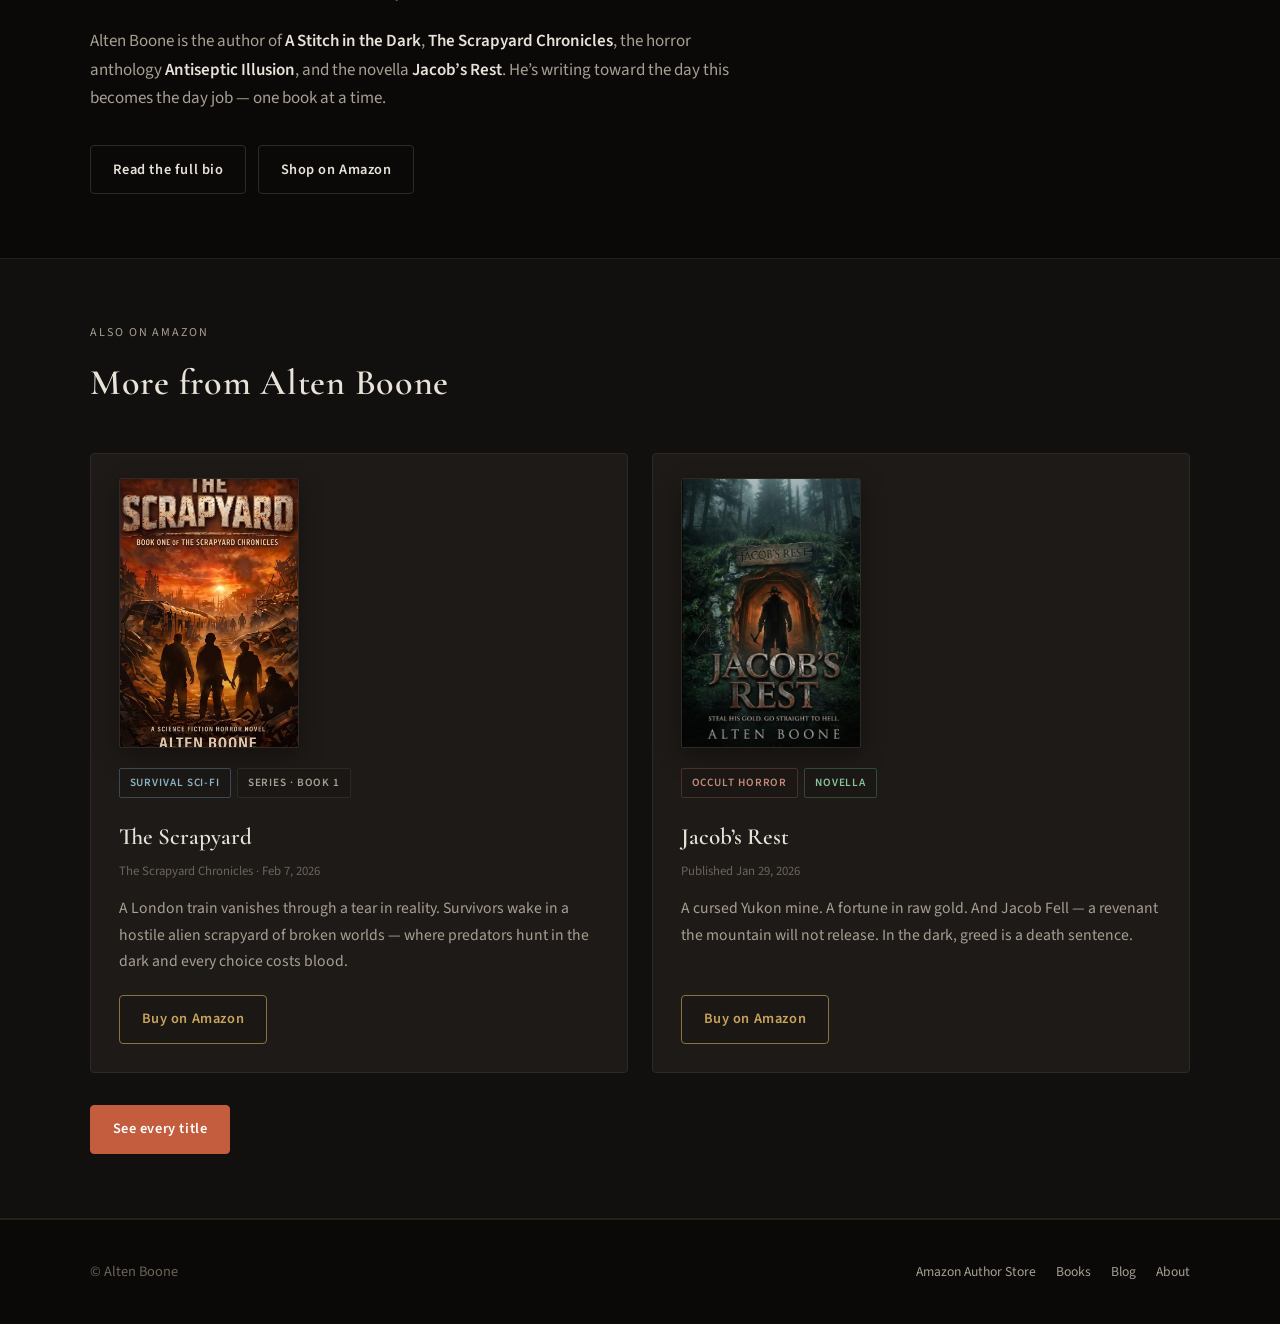
==== commit 4dca6338: "Update A Stitch in the Dark cover artwork Replace the book cover with the new image on the home, boo" ====
--- a/index.html
+++ b/index.html
@@ -49,7 +49,7 @@
         </div>
         <div class="featured">
           <div class="featured-visual">
-            <img src="images/covers/a-stitch-in-the-dark.jpg" alt="Cover of A Stitch in the Dark by Alten Boone" width="781" height="1400" loading="eager">
+            <img src="images/covers/a-stitch-in-the-dark.jpg?v=2" alt="Cover of A Stitch in the Dark by Alten Boone" width="848" height="1264" loading="eager">
           </div>
           <div class="featured-body">
             <h3>For forty years, he was the monster in the shadows.</h3>
--- a/css/styles.css
+++ b/css/styles.css
@@ -809,3 +809,66 @@
   letter-spacing: 0.05em;
   font-size: 0.9rem;
 }
+
+
+/* —— Reviews —— */
+.review-callout {
+  margin: 2.25rem 0 0;
+  padding: 1.5rem 1.6rem 1.4rem;
+  max-width: 40rem;
+  background: var(--bg-card);
+  border: 1px solid var(--border);
+  border-left: 3px solid var(--amber);
+}
+
+.review-kicker,
+.review-links-label {
+  font-size: 0.75rem;
+  letter-spacing: 0.08em;
+  text-transform: uppercase;
+  color: var(--text-faint);
+  margin-bottom: 0.75rem;
+}
+
+.review-callout blockquote {
+  margin: 0 0 1.15rem;
+}
+
+.review-callout blockquote p {
+  font-family: var(--serif);
+  font-size: 1.25rem;
+  font-style: italic;
+  line-height: 1.45;
+  color: var(--text);
+  margin-bottom: 0.75rem;
+}
+
+.review-callout blockquote footer {
+  font-size: 0.9rem;
+  font-style: normal;
+  color: var(--text-muted);
+}
+
+.review-callout cite {
+  font-style: italic;
+}
+
+.review-links {
+  list-style: none;
+  display: flex;
+  flex-wrap: wrap;
+  gap: 0.6rem 1.15rem;
+  margin: 0;
+  padding: 0;
+}
+
+.review-links a {
+  font-weight: 600;
+  font-size: 0.95rem;
+}
+
+.book-review-note {
+  margin-top: 0.85rem;
+  font-size: 0.9rem;
+  color: var(--text-muted);
+}
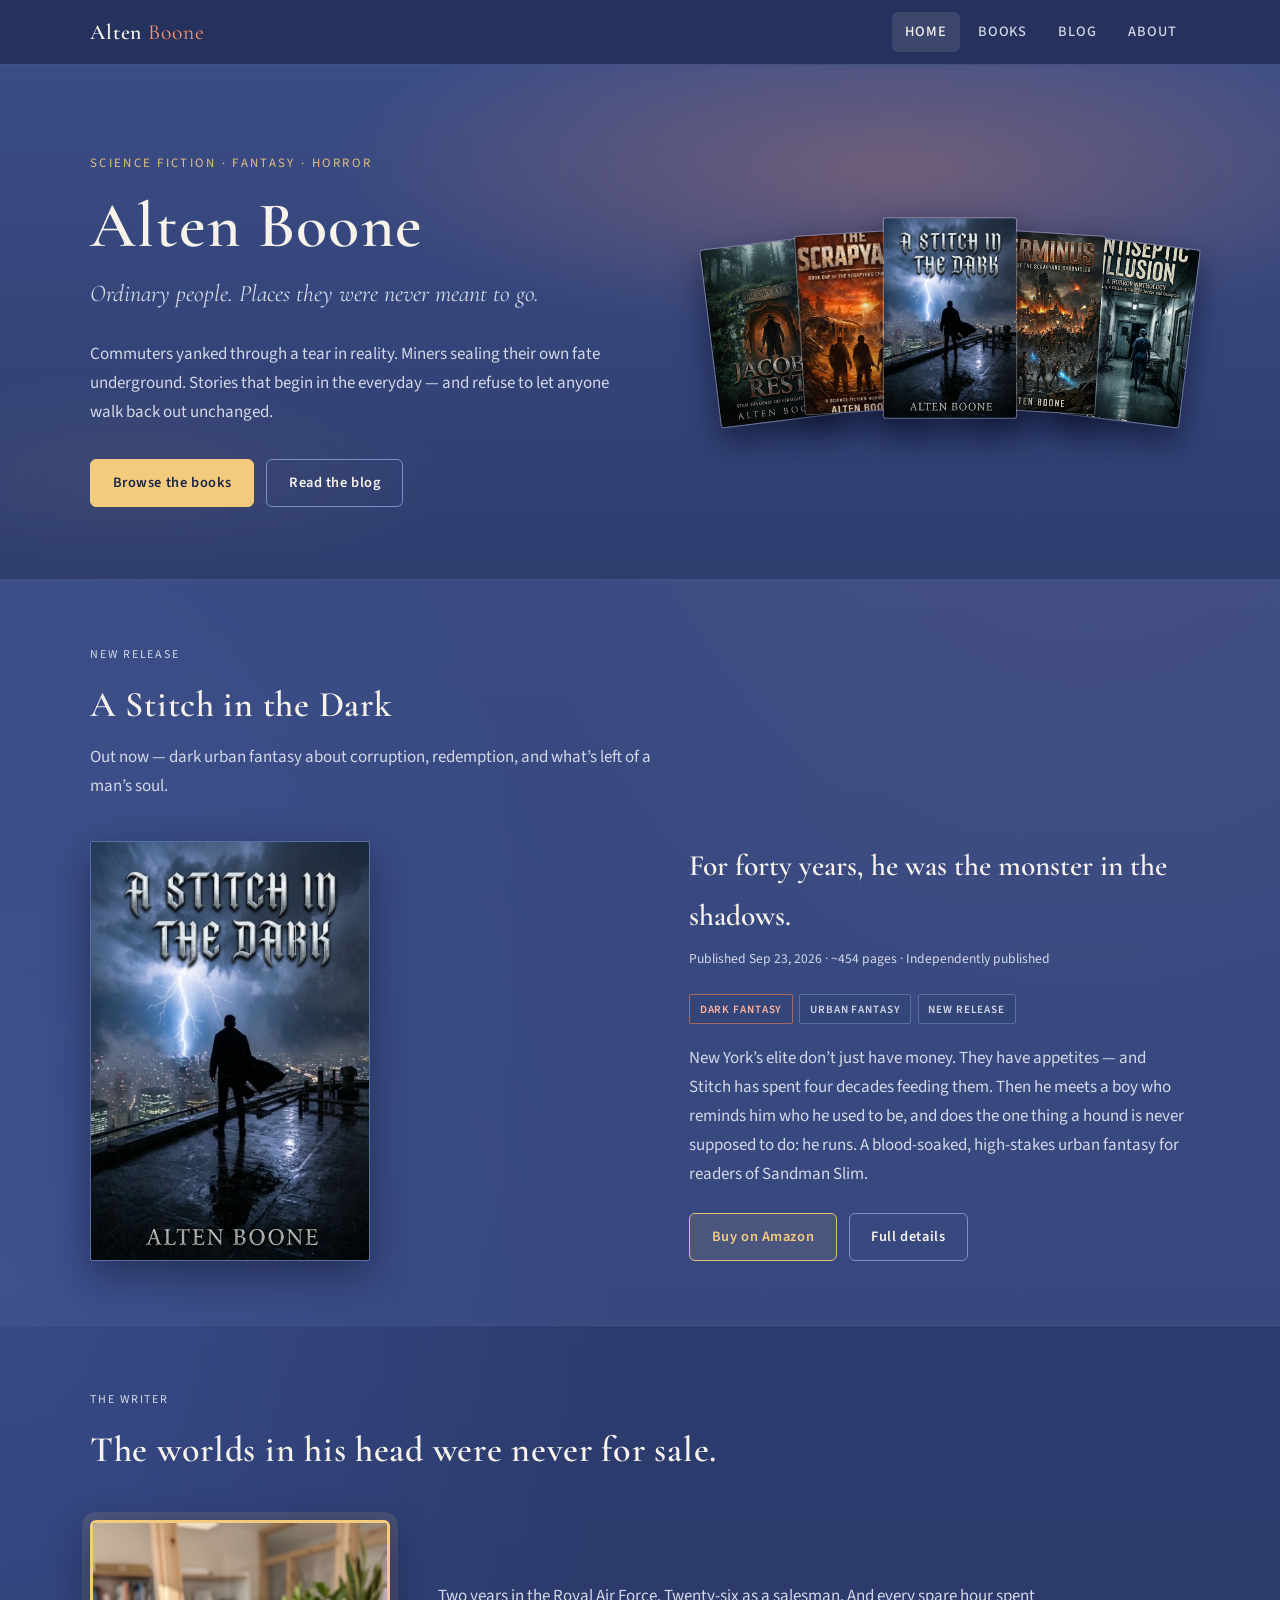
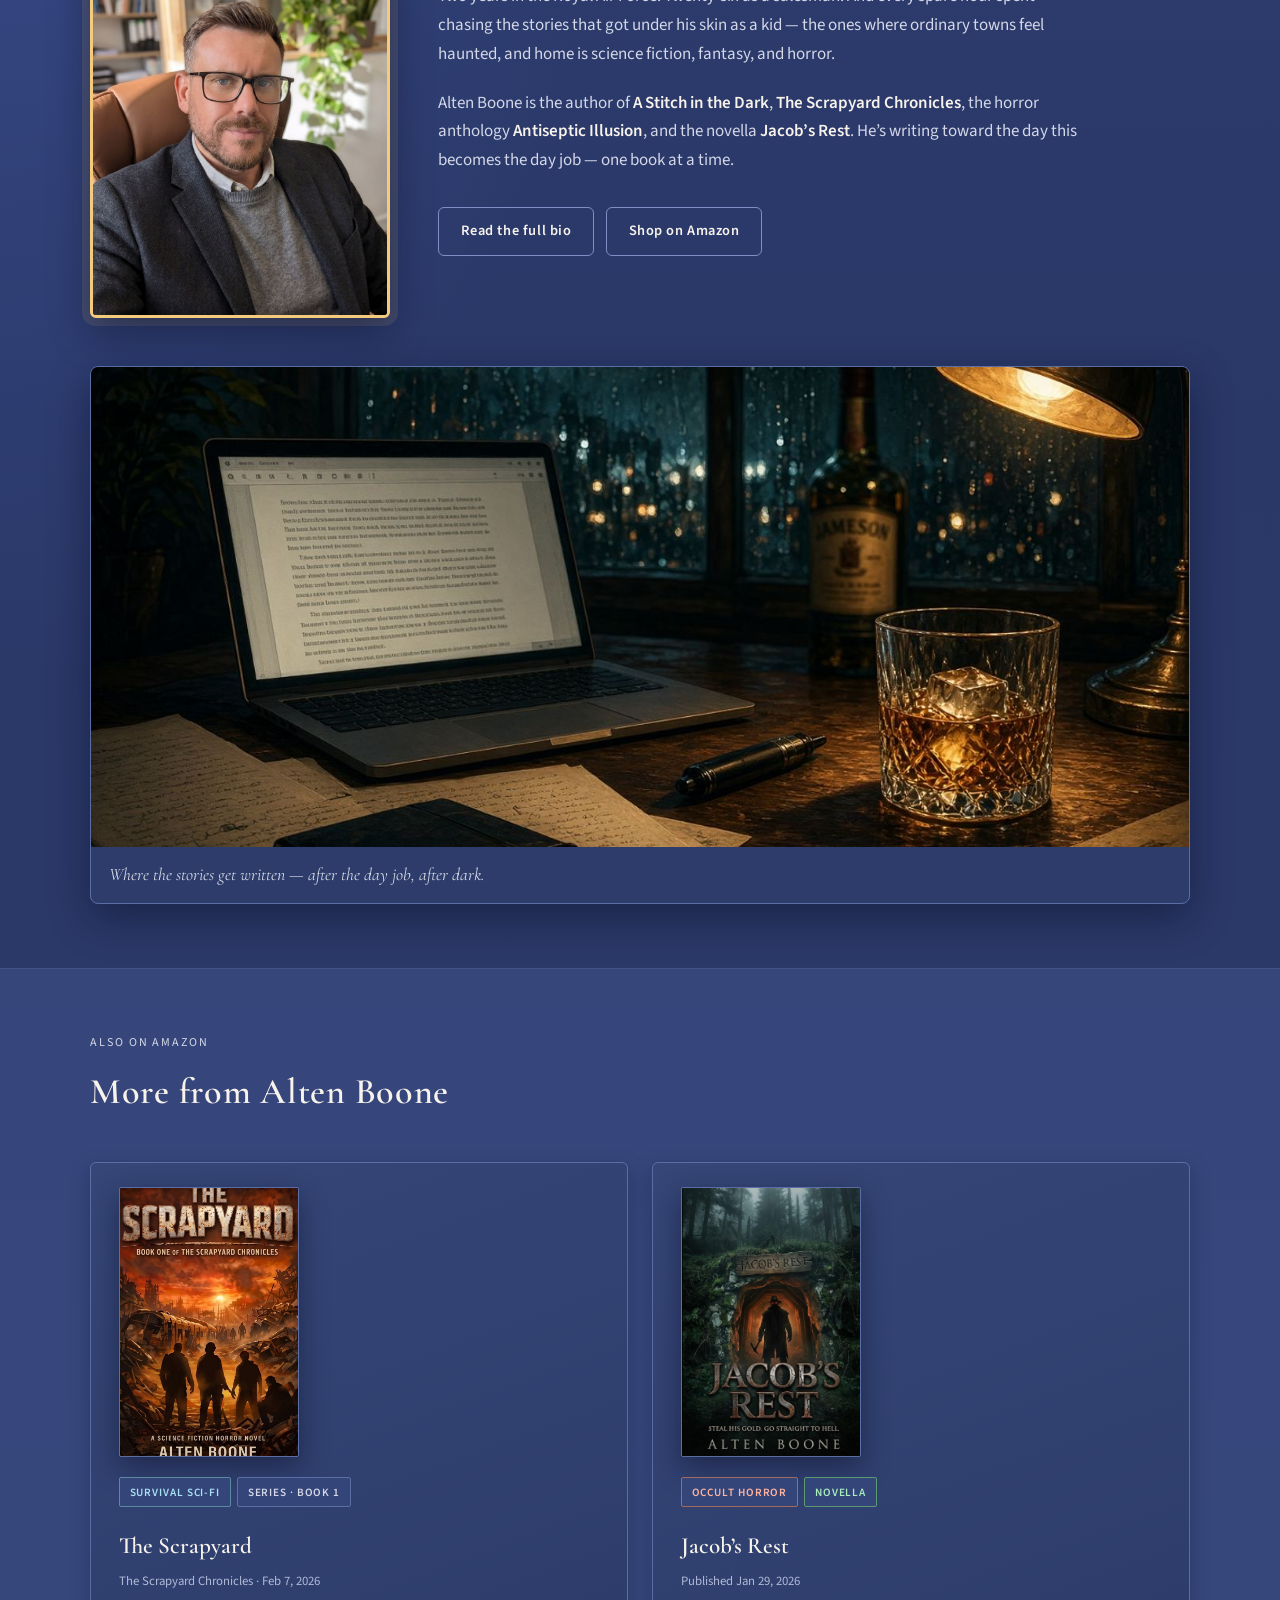
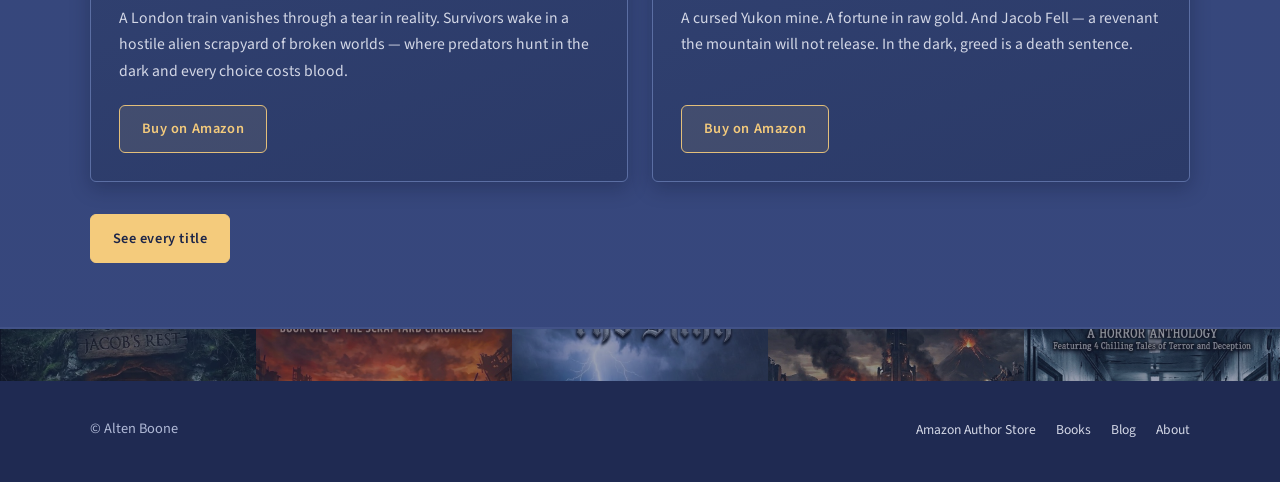
==== commit 62d713d2: "Redesign preview: brighter midnight-blue theme, cover collage, author photo, writer's desk art" ====
--- a/index.html
+++ b/index.html
@@ -38,6 +38,13 @@
           <a class="btn btn-ghost" href="blog/index.html">Read the blog</a>
         </div>
       </div>
+      <div class="hero-covers" aria-hidden="true">
+        <img class="hc hc-1" src="images/covers/jacobs-rest.jpg" alt="" width="876" height="1400">
+        <img class="hc hc-2" src="images/covers/the-scrapyard.jpg" alt="" width="688" height="1142">
+        <img class="hc hc-3" src="images/covers/a-stitch-in-the-dark.jpg?v=2" alt="" width="848" height="1264">
+        <img class="hc hc-4" src="images/covers/terminus.jpg" alt="" width="848" height="1264">
+        <img class="hc hc-5" src="images/covers/antiseptic-illusion.jpg" alt="" width="768" height="1376">
+      </div>
     </section>
 
     <section class="section section-alt" aria-labelledby="featured-heading">
@@ -75,14 +82,23 @@
           <p class="eyebrow">The writer</p>
           <h2 id="intro-heading">The worlds in his head were never for sale.</h2>
         </div>
-        <div class="prose">
-          <p>Two years in the Royal Air Force. Twenty-six as a salesman. And every spare hour spent chasing the stories that got under his skin as a kid — the ones where ordinary towns feel haunted, and home is science fiction, fantasy, and horror.</p>
-          <p>Alten Boone is the author of <strong>A Stitch in the Dark</strong>, <strong>The Scrapyard Chronicles</strong>, the horror anthology <strong>Antiseptic Illusion</strong>, and the novella <strong>Jacob’s Rest</strong>. He’s writing toward the day this becomes the day job — one book at a time.</p>
+        <div class="writer-grid">
+          <figure class="author-photo">
+            <img src="images/alten-boone.jpg" alt="Alten Boone" width="840" height="1120" loading="lazy">
+          </figure>
+          <div class="prose">
+            <p>Two years in the Royal Air Force. Twenty-six as a salesman. And every spare hour spent chasing the stories that got under his skin as a kid — the ones where ordinary towns feel haunted, and home is science fiction, fantasy, and horror.</p>
+            <p>Alten Boone is the author of <strong>A Stitch in the Dark</strong>, <strong>The Scrapyard Chronicles</strong>, the horror anthology <strong>Antiseptic Illusion</strong>, and the novella <strong>Jacob’s Rest</strong>. He’s writing toward the day this becomes the day job — one book at a time.</p>
+            <div class="cta-row" style="margin-top: 2rem;">
+              <a class="btn btn-ghost" href="about.html">Read the full bio</a>
+              <a class="btn btn-ghost" href="https://www.amazon.com/stores/author/B0GMPRM9D5" rel="noopener noreferrer" target="_blank">Shop on Amazon</a>
+            </div>
+          </div>
         </div>
-        <div class="cta-row" style="margin-top: 2rem;">
-          <a class="btn btn-ghost" href="about.html">Read the full bio</a>
-          <a class="btn btn-ghost" href="https://www.amazon.com/stores/author/B0GMPRM9D5" rel="noopener noreferrer" target="_blank">Shop on Amazon</a>
-        </div>
+        <figure class="desk-figure">
+          <img src="images/writers-desk.jpg" alt="Illustration of a writer's desk at night: a laptop showing a manuscript, a vape pen and a glass of Irish whiskey beside a glowing lamp" width="1400" height="788" loading="lazy">
+          <figcaption>Where the stories get written — after the day job, after dark.</figcaption>
+        </figure>
       </div>
     </section>
 
--- a/css/styles.css
+++ b/css/styles.css
@@ -2,25 +2,26 @@
    Dark literary aesthetic: charcoal, blood-amber, elegant serif */
 
 :root {
-  --bg-deep: #0a0908;
-  --bg: #12100e;
-  --bg-elevated: #1a1714;
-  --bg-card: #1e1a17;
-  --border: #2e2924;
-  --border-subtle: #252119;
-  --text: #e8e2d9;
-  --text-muted: #a89f93;
-  --text-faint: #6b635a;
-  --accent: #c45c3e;
-  --accent-soft: #a84a32;
-  --accent-glow: rgba(196, 92, 62, 0.25);
-  --amber: #c9a45c;
-  --amber-dim: #8a7340;
+  /* Midnight-blue palette: brighter than black, still moody */
+  --bg-deep: #25315d;
+  --bg: #27345f;
+  --bg-elevated: #34457a;
+  --bg-card: #2d3c6a;
+  --border: #5b6ea3;
+  --border-subtle: #425287;
+  --text: #f7f2ea;
+  --text-muted: #d3d7e6;
+  --text-faint: #b0b9d6;
+  --accent: #ff9468;
+  --accent-soft: #f27c4d;
+  --accent-glow: rgba(255, 148, 104, 0.28);
+  --amber: #f4cb7c;
+  --amber-dim: #e3bf7a;
   --serif: "Cormorant Garamond", "Libre Baskerville", Georgia, "Times New Roman", serif;
   --sans: "Source Sans 3", "Inter", system-ui, -apple-system, sans-serif;
   --max: 1100px;
-  --radius: 4px;
-  --shadow: 0 12px 40px rgba(0, 0, 0, 0.45);
+  --radius: 6px;
+  --shadow: 0 14px 40px rgba(8, 12, 32, 0.45);
   --header-h: 4rem;
 }
 
@@ -34,6 +35,8 @@
 
 html {
   scroll-behavior: smooth;
+  background: #2a3868;
+  min-height: 100%;
 }
 
 body {
@@ -42,6 +45,12 @@
   line-height: 1.7;
   color: var(--text);
   background: var(--bg-deep);
+  background-image:
+    radial-gradient(ellipse 90% 50% at 85% 0%, rgba(255, 148, 104, 0.16), transparent 60%),
+    radial-gradient(ellipse 80% 45% at 0% 35%, rgba(104, 140, 255, 0.18), transparent 60%),
+    linear-gradient(180deg, #33437a 0%, #2a3868 55%, #2d3b6c 100%);
+  background-repeat: no-repeat;
+  background-size: 100% 100%;
   min-height: 100vh;
   display: flex;
   flex-direction: column;
@@ -86,7 +95,7 @@
   position: sticky;
   top: 0;
   z-index: 100;
-  background: rgba(10, 9, 8, 0.92);
+  background: rgba(37, 49, 93, 0.94);
   backdrop-filter: blur(12px);
   border-bottom: 1px solid var(--border-subtle);
 }
@@ -169,7 +178,7 @@
   background:
     radial-gradient(ellipse 80% 60% at 70% 20%, var(--accent-glow), transparent 55%),
     radial-gradient(ellipse 50% 40% at 10% 80%, rgba(201, 164, 92, 0.08), transparent 50%),
-    linear-gradient(180deg, var(--bg) 0%, var(--bg-deep) 100%);
+    linear-gradient(180deg, #3b4d86 0%, #2e3d6e 100%);
   pointer-events: none;
 }
 
@@ -238,16 +247,16 @@
 }
 
 .btn-primary {
-  background: var(--accent);
-  color: #fff;
-  border-color: var(--accent);
+  background: var(--amber);
+  color: #1c2548;
+  border-color: var(--amber);
 }
 
 .btn-primary:hover,
 .btn-primary:focus-visible {
-  background: var(--accent-soft);
-  color: #fff;
-  box-shadow: 0 0 24px var(--accent-glow);
+  background: #ffdc96;
+  color: #1c2548;
+  box-shadow: 0 0 24px rgba(244, 203, 124, 0.4);
 }
 
 .btn-ghost {
@@ -263,7 +272,7 @@
 }
 
 .btn-amazon {
-  background: #1a1714;
+  background: rgba(244, 203, 124, 0.1);
   color: var(--amber);
   border-color: var(--amber-dim);
 }
@@ -329,7 +338,7 @@
   aspect-ratio: 2 / 3;
   max-width: 280px;
   background:
-    linear-gradient(160deg, #2a1810 0%, #12100e 45%, #1a0c0a 100%);
+    linear-gradient(160deg, #3a4a80 0%, #27345f 100%);
   border: 1px solid var(--border);
   border-radius: 2px;
   box-shadow: var(--shadow);
@@ -383,7 +392,7 @@
   border-radius: 2px;
   margin: -0.25rem 0 1.25rem;
   background: var(--bg-elevated);
-  box-shadow: 0 8px 24px rgba(0, 0, 0, 0.35);
+  box-shadow: 0 10px 28px rgba(8, 12, 32, 0.45);
 }
 
 .book-cover img {
@@ -472,11 +481,11 @@
   border: 1px solid var(--border);
 }
 
-.tag-scifi { color: #8ab4c4; border-color: #3a4a52; }
-.tag-horror { color: #c48a7a; border-color: #4a3028; }
-.tag-fantasy { color: #a89ac4; border-color: #3a3450; }
-.tag-anthology { color: #c4b48a; border-color: #4a4030; }
-.tag-novella { color: #8ac49a; border-color: #304a38; }
+.tag-scifi { color: #a9e0f2; border-color: #5a8aa0; }
+.tag-horror { color: #ffb4a0; border-color: #a66a5a; }
+.tag-fantasy { color: #cfc1f5; border-color: #7a6cb0; }
+.tag-anthology { color: #f0dca8; border-color: #9a8a58; }
+.tag-novella { color: #a8ecbc; border-color: #5a9a70; }
 
 /* —— Book grid —— */
 .book-grid {
@@ -508,7 +517,7 @@
 }
 
 .book-card:hover {
-  border-color: #3e3530;
+  border-color: var(--amber-dim);
   box-shadow: var(--shadow);
 }
 
@@ -709,7 +718,7 @@
 /* —— Footer —— */
 .site-footer {
   border-top: 1px solid var(--border-subtle);
-  background: var(--bg-deep);
+  background: #1f2a52;
   padding: 2.5rem 0;
   margin-top: auto;
 }
@@ -747,8 +756,8 @@
   position: absolute;
   left: -9999px;
   top: 0;
-  background: var(--accent);
-  color: #fff;
+  background: var(--amber);
+  color: #1c2548;
   padding: 0.5rem 1rem;
   z-index: 200;
 }
@@ -772,7 +781,7 @@
     right: 0;
     flex-direction: column;
     align-items: stretch;
-    background: rgba(10, 9, 8, 0.98);
+    background: rgba(37, 49, 93, 0.98);
     border-bottom: 1px solid var(--border);
     padding: 0.75rem;
     gap: 0.15rem;
@@ -872,3 +881,183 @@
   font-size: 0.9rem;
   color: var(--text-muted);
 }
+
+
+/* ============================================================
+   Redesign preview additions: cover art, author photo, desk
+   ============================================================ */
+
+/* —— Hero cover fan (home) —— */
+.hero {
+  background: linear-gradient(180deg, rgba(255, 255, 255, 0.04), transparent);
+}
+
+.hero-covers {
+  position: relative;
+  z-index: 1;
+  display: flex;
+  justify-content: center;
+  width: min(100% - 2rem, var(--max));
+  margin: 2.5rem auto 0;
+  padding: 0 0 0.5rem;
+}
+
+.hero-covers .hc {
+  width: 25%;
+  max-width: 150px;
+  aspect-ratio: 2 / 3;
+  object-fit: cover;
+  border-radius: 3px;
+  border: 1px solid rgba(255, 255, 255, 0.28);
+  box-shadow: 0 14px 30px rgba(6, 10, 30, 0.55);
+  margin-left: -6%;
+}
+
+.hero-covers .hc:first-child { margin-left: 0; }
+.hero-covers .hc-1 { transform: rotate(-7deg) translateY(14px); }
+.hero-covers .hc-2 { transform: rotate(-3.5deg) translateY(4px); }
+.hero-covers .hc-3 { transform: scale(1.12); z-index: 3; }
+.hero-covers .hc-4 { transform: rotate(3.5deg) translateY(4px); z-index: 2; }
+.hero-covers .hc-5 { transform: rotate(7deg) translateY(14px); z-index: 1; }
+
+@media (min-width: 900px) {
+  .hero {
+    min-height: 31rem;
+    display: flex;
+    align-items: center;
+  }
+  .hero .hero-inner {
+    margin-left: max(1rem, calc((100% - var(--max)) / 2));
+    margin-right: 0;
+    width: 38rem;
+    max-width: 38rem;
+  }
+  .hero-covers {
+    position: absolute;
+    right: max(1rem, calc((100% - var(--max)) / 2));
+    top: 50%;
+    width: 30rem;
+    margin: 0;
+    transform: translateY(-50%);
+  }
+  .hero-covers .hc { max-width: 160px; }
+}
+
+/* —— Page banners get a soft cover-art strip —— */
+.page-hero {
+  position: relative;
+  overflow: hidden;
+  background: linear-gradient(120deg, #34457a 0%, #27345f 70%);
+}
+
+.page-hero::before {
+  content: "";
+  position: absolute;
+  inset: 0 0 0 40%;
+  background:
+    url("../images/covers/jacobs-rest.jpg") 0% 30% / 20% auto no-repeat,
+    url("../images/covers/the-scrapyard.jpg") 25% 30% / 20% auto no-repeat,
+    url("../images/covers/a-stitch-in-the-dark.jpg") 50% 30% / 20% auto no-repeat,
+    url("../images/covers/terminus.jpg") 75% 30% / 20% auto no-repeat,
+    url("../images/covers/antiseptic-illusion.jpg") 100% 30% / 20% auto no-repeat;
+  opacity: 0.35;
+  -webkit-mask-image: linear-gradient(90deg, transparent 0%, #000 55%);
+  mask-image: linear-gradient(90deg, transparent 0%, #000 55%);
+  pointer-events: none;
+}
+
+.page-hero > .wrap { position: relative; z-index: 1; }
+
+/* —— Footer cover strip —— */
+.site-footer {
+  position: relative;
+  padding-top: 5.5rem;
+}
+
+.site-footer::before {
+  content: "";
+  position: absolute;
+  inset: 0 0 auto 0;
+  height: 3.25rem;
+  background:
+    url("../images/covers/jacobs-rest.jpg") 0% 30% / 20% auto no-repeat,
+    url("../images/covers/the-scrapyard.jpg") 25% 30% / 20% auto no-repeat,
+    url("../images/covers/a-stitch-in-the-dark.jpg") 50% 30% / 20% auto no-repeat,
+    url("../images/covers/terminus.jpg") 75% 30% / 20% auto no-repeat,
+    url("../images/covers/antiseptic-illusion.jpg") 100% 30% / 20% auto no-repeat;
+  opacity: 0.55;
+}
+
+/* —— Writer / author photo —— */
+.writer-grid {
+  display: grid;
+  grid-template-columns: 1fr;
+  gap: 2rem;
+  align-items: center;
+}
+
+@media (min-width: 720px) {
+  .writer-grid {
+    grid-template-columns: minmax(0, 300px) minmax(0, 1fr);
+    gap: 3rem;
+  }
+}
+
+.author-photo {
+  max-width: 300px;
+  width: 100%;
+  border-radius: 6px;
+  overflow: hidden;
+  border: 3px solid var(--amber);
+  box-shadow: var(--shadow), 0 0 0 8px rgba(244, 203, 124, 0.12);
+}
+
+.author-photo img {
+  width: 100%;
+  height: auto;
+  aspect-ratio: 3 / 4;
+  object-fit: cover;
+}
+
+.desk-figure {
+  margin: 3rem 0 0;
+  border-radius: 8px;
+  overflow: hidden;
+  border: 1px solid var(--border);
+  box-shadow: var(--shadow);
+  background: var(--bg-card);
+}
+
+.desk-figure img {
+  width: 100%;
+  height: auto;
+  aspect-ratio: 16 / 7;
+  object-fit: cover;
+  object-position: center 55%;
+}
+
+.desk-figure figcaption {
+  padding: 0.8rem 1.1rem;
+  font-family: var(--serif);
+  font-style: italic;
+  font-size: 1.1rem;
+  color: var(--text-muted);
+}
+
+/* —— Lighter panels —— */
+.section-alt { background: rgba(70, 90, 150, 0.4); }
+
+.book-card {
+  background: linear-gradient(160deg, #354677 0%, #2b3a68 100%);
+  box-shadow: 0 6px 20px rgba(8, 12, 32, 0.25);
+}
+
+.review-callout { background: #33447a; }
+.btn-ghost { border-color: #7d8fc4; }
+.nav a:hover, .nav a:focus-visible, .nav a[aria-current="page"] { background: rgba(255, 255, 255, 0.1); }
+
+@media (max-width: 640px) {
+  .site-footer::before { height: 2.5rem; }
+  .site-footer { padding-top: 4.5rem; }
+  .hero { padding-top: 3.5rem; }
+}
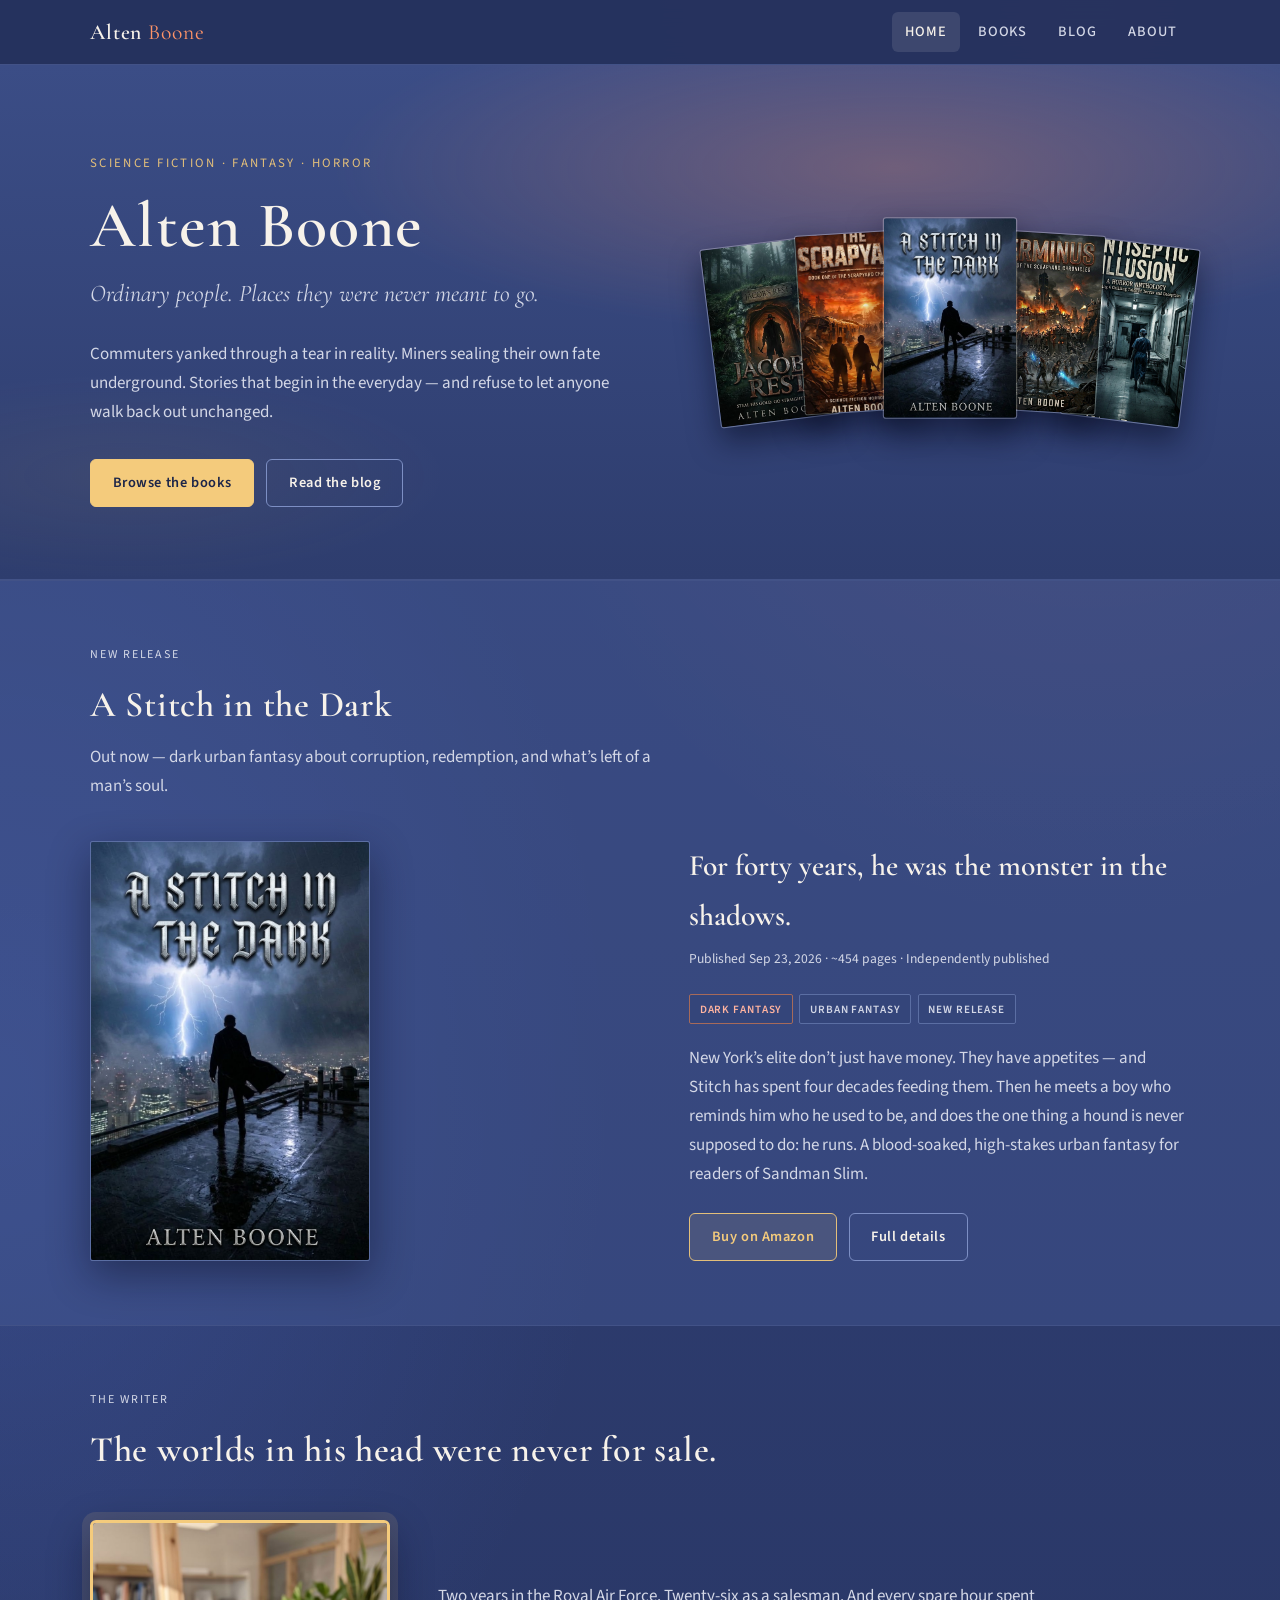
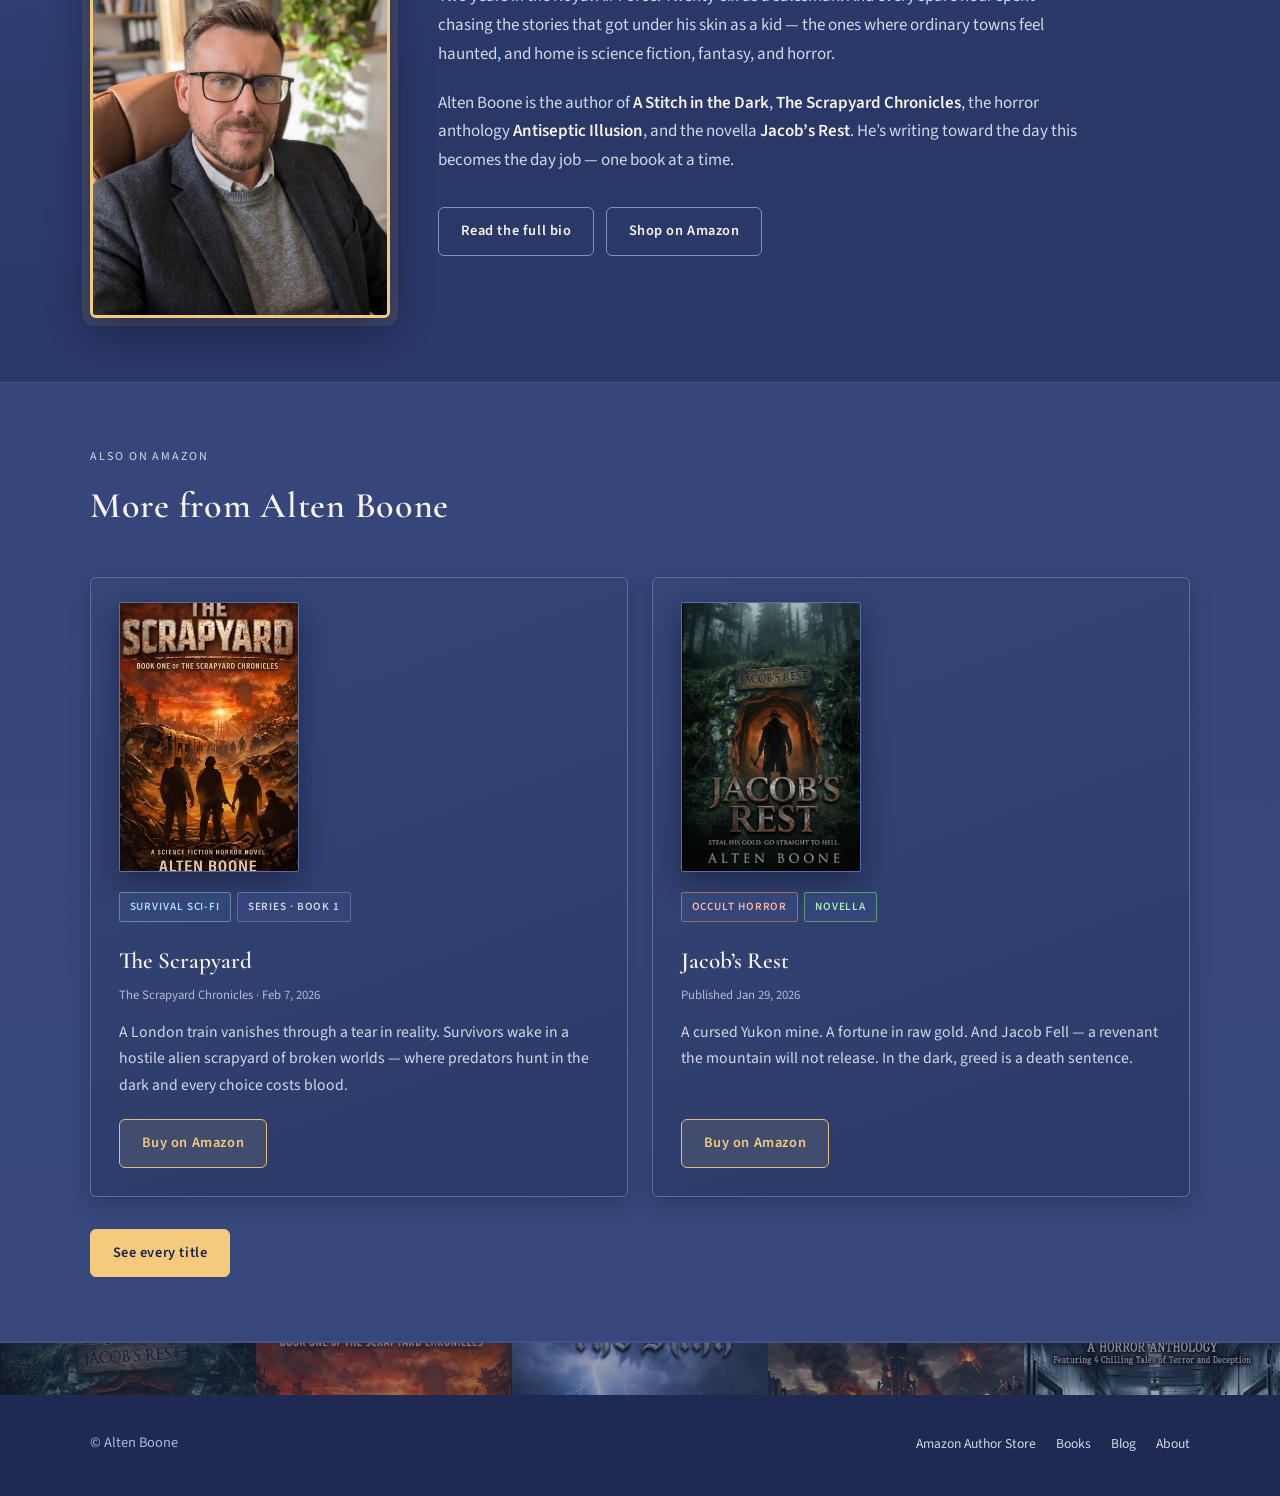
==== commit 4302c43f: "Remove writer's desk illustration from home and About" ====
--- a/index.html
+++ b/index.html
@@ -95,10 +95,6 @@
             </div>
           </div>
         </div>
-        <figure class="desk-figure">
-          <img src="images/writers-desk.jpg" alt="Illustration of a writer's desk at night: a laptop showing a manuscript, a vape pen and a glass of Irish whiskey beside a glowing lamp" width="1400" height="788" loading="lazy">
-          <figcaption>Where the stories get written — after the day job, after dark.</figcaption>
-        </figure>
       </div>
     </section>
 
--- a/css/styles.css
+++ b/css/styles.css
@@ -884,7 +884,7 @@
 
 
 /* ============================================================
-   Redesign preview additions: cover art, author photo, desk
+   Redesign preview additions: cover art, author photo
    ============================================================ */
 
 /* —— Hero cover fan (home) —— */
@@ -1019,30 +1019,6 @@
   object-fit: cover;
 }
 
-.desk-figure {
-  margin: 3rem 0 0;
-  border-radius: 8px;
-  overflow: hidden;
-  border: 1px solid var(--border);
-  box-shadow: var(--shadow);
-  background: var(--bg-card);
-}
-
-.desk-figure img {
-  width: 100%;
-  height: auto;
-  aspect-ratio: 16 / 7;
-  object-fit: cover;
-  object-position: center 55%;
-}
-
-.desk-figure figcaption {
-  padding: 0.8rem 1.1rem;
-  font-family: var(--serif);
-  font-style: italic;
-  font-size: 1.1rem;
-  color: var(--text-muted);
-}
 
 /* —— Lighter panels —— */
 .section-alt { background: rgba(70, 90, 150, 0.4); }
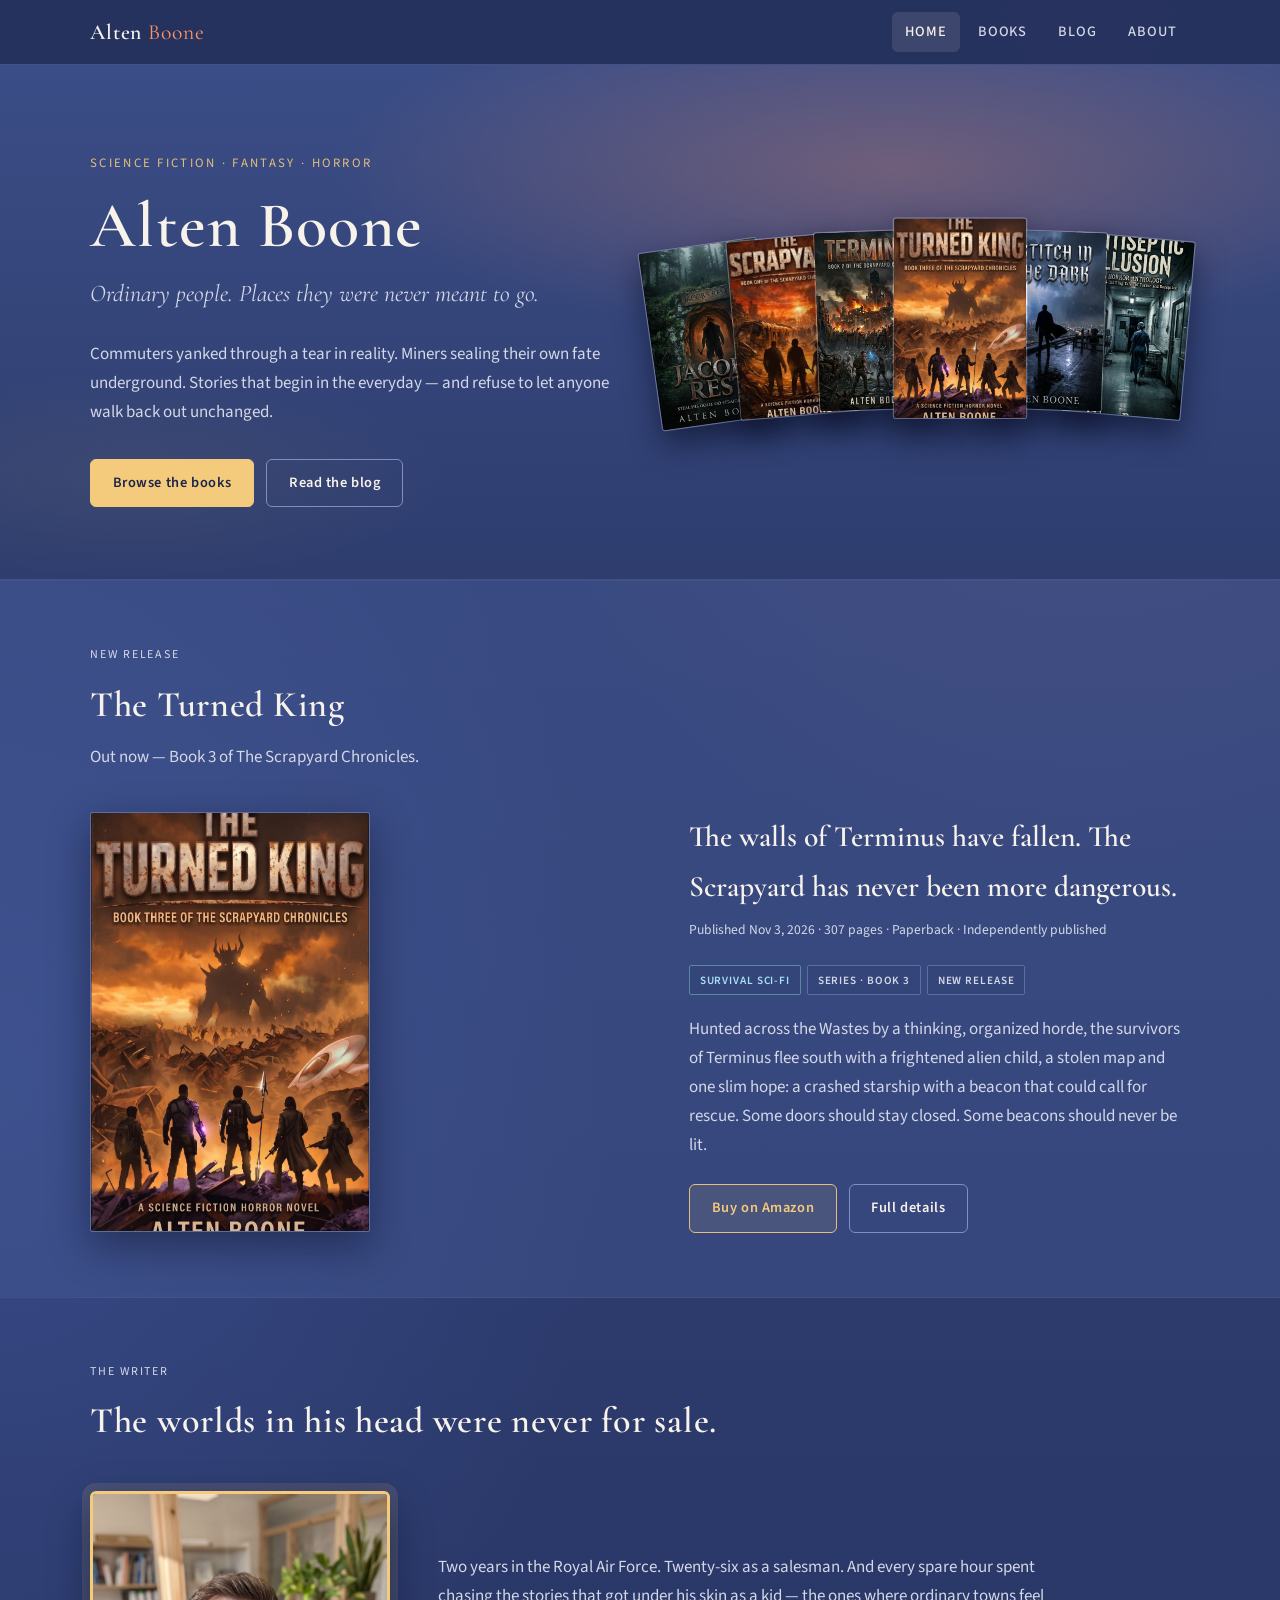
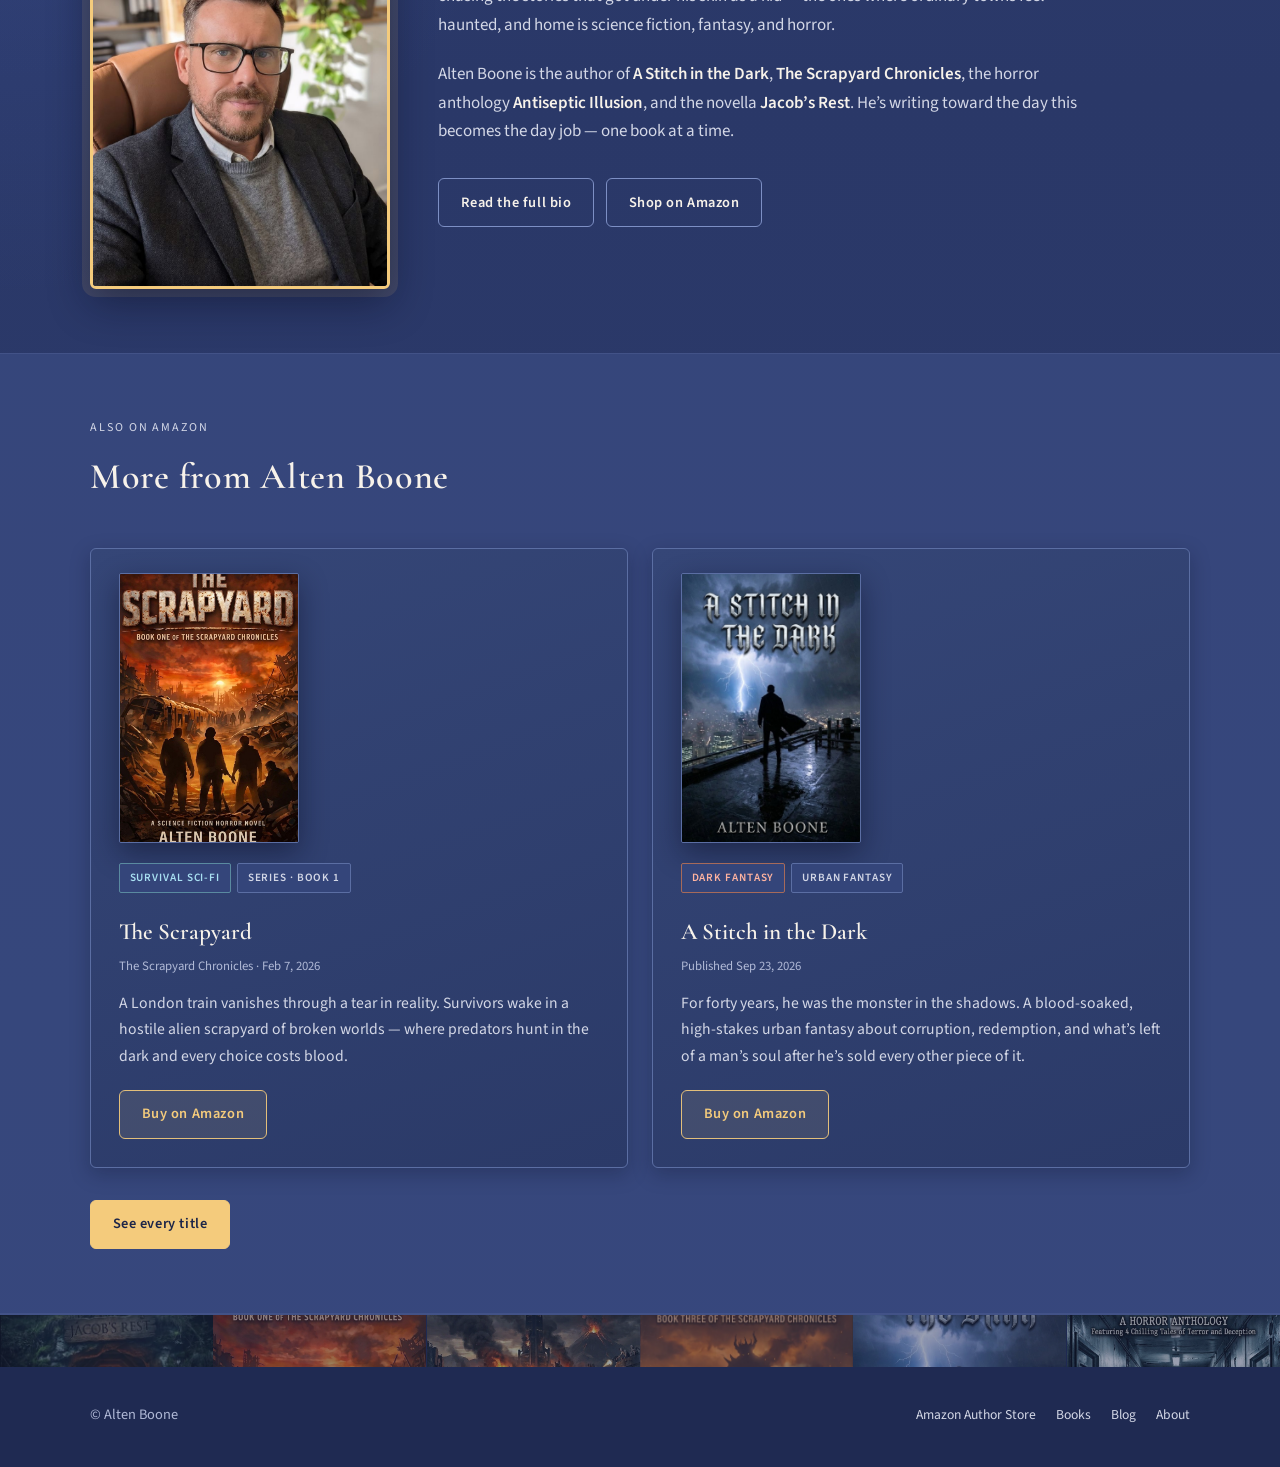
==== commit bf16c093: "Add The Turned King (Scrapyard Chronicles book 3) to the site New book page, cover, books-page card," ====
--- a/index.html
+++ b/index.html
@@ -4,11 +4,11 @@
   <meta charset="utf-8">
   <meta name="viewport" content="width=device-width, initial-scale=1">
   <title>Alten Boone — Science Fiction, Fantasy &amp; Horror</title>
-  <meta name="description" content="Alten Boone writes science fiction, fantasy, and horror about ordinary people thrown somewhere they were never meant to go. Author of A Stitch in the Dark, The Scrapyard Chronicles, Jacob's Rest, and Antiseptic Illusion.">
+  <meta name="description" content="Alten Boone writes science fiction, fantasy, and horror about ordinary people thrown somewhere they were never meant to go. Author of The Turned King, A Stitch in the Dark, The Scrapyard Chronicles, Jacob's Rest, and Antiseptic Illusion.">
   <link rel="preconnect" href="https://fonts.googleapis.com">
   <link rel="preconnect" href="https://fonts.gstatic.com" crossorigin>
   <link href="https://fonts.googleapis.com/css2?family=Cormorant+Garamond:ital,wght@0,400;0,600;1,400&family=Source+Sans+3:wght@400;500;600&display=swap" rel="stylesheet">
-  <link rel="stylesheet" href="css/styles.css">
+  <link rel="stylesheet" href="css/styles.css?v=4">
 </head>
 <body>
   <a class="skip-link" href="#main">Skip to content</a>
@@ -41,9 +41,10 @@
       <div class="hero-covers" aria-hidden="true">
         <img class="hc hc-1" src="images/covers/jacobs-rest.jpg" alt="" width="876" height="1400">
         <img class="hc hc-2" src="images/covers/the-scrapyard.jpg" alt="" width="688" height="1142">
-        <img class="hc hc-3" src="images/covers/a-stitch-in-the-dark.jpg?v=2" alt="" width="848" height="1264">
-        <img class="hc hc-4" src="images/covers/terminus.jpg" alt="" width="848" height="1264">
-        <img class="hc hc-5" src="images/covers/antiseptic-illusion.jpg" alt="" width="768" height="1376">
+        <img class="hc hc-3" src="images/covers/terminus.jpg" alt="" width="848" height="1264">
+        <img class="hc hc-4" src="images/covers/the-turned-king.jpg" alt="" width="907" height="1457">
+        <img class="hc hc-5" src="images/covers/a-stitch-in-the-dark.jpg?v=2" alt="" width="848" height="1264">
+        <img class="hc hc-6" src="images/covers/antiseptic-illusion.jpg" alt="" width="768" height="1376">
       </div>
     </section>
 
@@ -51,25 +52,25 @@
       <div class="wrap">
         <div class="section-header">
           <p class="eyebrow">New release</p>
-          <h2 id="featured-heading">A Stitch in the Dark</h2>
-          <p>Out now — dark urban fantasy about corruption, redemption, and what’s left of a man’s soul.</p>
+          <h2 id="featured-heading">The Turned King</h2>
+          <p>Out now — Book 3 of The Scrapyard Chronicles.</p>
         </div>
         <div class="featured">
           <div class="featured-visual">
-            <img src="images/covers/a-stitch-in-the-dark.jpg?v=2" alt="Cover of A Stitch in the Dark by Alten Boone" width="848" height="1264" loading="eager">
+            <img src="images/covers/the-turned-king.jpg" alt="Cover of The Turned King by Alten Boone" width="907" height="1457" loading="eager">
           </div>
           <div class="featured-body">
-            <h3>For forty years, he was the monster in the shadows.</h3>
-            <p class="featured-meta">Published Sep 23, 2026 · ~454 pages · Independently published</p>
+            <h3>The walls of Terminus have fallen. The Scrapyard has never been more dangerous.</h3>
+            <p class="featured-meta">Published Nov 3, 2026 · 307 pages · Paperback · Independently published</p>
             <div class="tags">
-              <span class="tag tag-horror">Dark Fantasy</span>
-              <span class="tag">Urban Fantasy</span>
+              <span class="tag tag-scifi">Survival Sci-Fi</span>
+              <span class="tag">Series · Book 3</span>
               <span class="tag">New release</span>
             </div>
-            <p>New York’s elite don’t just have money. They have appetites — and Stitch has spent four decades feeding them. Then he meets a boy who reminds him who he used to be, and does the one thing a hound is never supposed to do: he runs. A blood-soaked, high-stakes urban fantasy for readers of Sandman Slim.</p>
+            <p>Hunted across the Wastes by a thinking, organized horde, the survivors of Terminus flee south with a frightened alien child, a stolen map and one slim hope: a crashed starship with a beacon that could call for rescue. Some doors should stay closed. Some beacons should never be lit.</p>
             <div class="cta-row">
-              <a class="btn btn-amazon" href="https://www.amazon.com/dp/B0HKSJDCC4" rel="noopener noreferrer" target="_blank">Buy on Amazon</a>
-              <a class="btn btn-ghost" href="books/a-stitch-in-the-dark.html">Full details</a>
+              <a class="btn btn-amazon" href="https://www.amazon.co.uk/dp/B0HQDKDF22" rel="noopener noreferrer" target="_blank">Buy on Amazon</a>
+              <a class="btn btn-ghost" href="books/the-turned-king.html">Full details</a>
             </div>
           </div>
         </div>
@@ -118,15 +119,15 @@
             </div>
           </article>
           <article class="book-card">
-            <a class="book-cover" href="books/jacobs-rest.html">
-              <img src="images/covers/jacobs-rest.jpg" alt="Cover of Jacob’s Rest by Alten Boone" width="876" height="1400" loading="lazy">
+            <a class="book-cover" href="books/a-stitch-in-the-dark.html">
+              <img src="images/covers/a-stitch-in-the-dark.jpg?v=2" alt="Cover of A Stitch in the Dark by Alten Boone" width="848" height="1264" loading="lazy">
             </a>
-            <div class="tags"><span class="tag tag-horror">Occult Horror</span><span class="tag tag-novella">Novella</span></div>
-            <h3><a href="books/jacobs-rest.html">Jacob’s Rest</a></h3>
-            <p class="book-series">Published Jan 29, 2026</p>
-            <p class="book-blurb">A cursed Yukon mine. A fortune in raw gold. And Jacob Fell — a revenant the mountain will not release. In the dark, greed is a death sentence.</p>
+            <div class="tags"><span class="tag tag-horror">Dark Fantasy</span><span class="tag">Urban Fantasy</span></div>
+            <h3><a href="books/a-stitch-in-the-dark.html">A Stitch in the Dark</a></h3>
+            <p class="book-series">Published Sep 23, 2026</p>
+            <p class="book-blurb">For forty years, he was the monster in the shadows. A blood-soaked, high-stakes urban fantasy about corruption, redemption, and what’s left of a man’s soul after he’s sold every other piece of it.</p>
             <div class="book-actions">
-              <a class="btn btn-amazon" href="https://www.amazon.com/Jacobs-Rest-Alten-Boone-ebook/dp/B0GKJBTC39" rel="noopener noreferrer" target="_blank">Buy on Amazon</a>
+              <a class="btn btn-amazon" href="https://www.amazon.com/dp/B0HKSJDCC4" rel="noopener noreferrer" target="_blank">Buy on Amazon</a>
             </div>
           </article>
         </div>
--- a/css/styles.css
+++ b/css/styles.css
@@ -903,22 +903,23 @@
 }
 
 .hero-covers .hc {
-  width: 25%;
-  max-width: 150px;
+  width: 22%;
+  max-width: 136px;
   aspect-ratio: 2 / 3;
   object-fit: cover;
   border-radius: 3px;
   border: 1px solid rgba(255, 255, 255, 0.28);
   box-shadow: 0 14px 30px rgba(6, 10, 30, 0.55);
-  margin-left: -6%;
+  margin-left: -6.5%;
 }
 
 .hero-covers .hc:first-child { margin-left: 0; }
-.hero-covers .hc-1 { transform: rotate(-7deg) translateY(14px); }
-.hero-covers .hc-2 { transform: rotate(-3.5deg) translateY(4px); }
-.hero-covers .hc-3 { transform: scale(1.12); z-index: 3; }
-.hero-covers .hc-4 { transform: rotate(3.5deg) translateY(4px); z-index: 2; }
-.hero-covers .hc-5 { transform: rotate(7deg) translateY(14px); z-index: 1; }
+.hero-covers .hc-1 { transform: rotate(-8deg) translateY(16px); }
+.hero-covers .hc-2 { transform: rotate(-5deg) translateY(8px); }
+.hero-covers .hc-3 { transform: rotate(-2deg) translateY(2px); }
+.hero-covers .hc-4 { transform: scale(1.12); z-index: 4; }
+.hero-covers .hc-5 { transform: rotate(2deg) translateY(2px); z-index: 3; }
+.hero-covers .hc-6 { transform: rotate(5deg) translateY(8px); z-index: 1; }
 
 @media (min-width: 900px) {
   .hero {
@@ -936,11 +937,11 @@
     position: absolute;
     right: max(1rem, calc((100% - var(--max)) / 2));
     top: 50%;
-    width: 30rem;
+    width: 34rem;
     margin: 0;
     transform: translateY(-50%);
   }
-  .hero-covers .hc { max-width: 160px; }
+  .hero-covers .hc { max-width: 148px; }
 }
 
 /* —— Page banners get a soft cover-art strip —— */
@@ -955,11 +956,12 @@
   position: absolute;
   inset: 0 0 0 40%;
   background:
-    url("../images/covers/jacobs-rest.jpg") 0% 30% / 20% auto no-repeat,
-    url("../images/covers/the-scrapyard.jpg") 25% 30% / 20% auto no-repeat,
-    url("../images/covers/a-stitch-in-the-dark.jpg") 50% 30% / 20% auto no-repeat,
-    url("../images/covers/terminus.jpg") 75% 30% / 20% auto no-repeat,
-    url("../images/covers/antiseptic-illusion.jpg") 100% 30% / 20% auto no-repeat;
+    url("../images/covers/jacobs-rest.jpg") 0% 30% / 16.66% auto no-repeat,
+    url("../images/covers/the-scrapyard.jpg") 20% 30% / 16.66% auto no-repeat,
+    url("../images/covers/terminus.jpg") 40% 30% / 16.66% auto no-repeat,
+    url("../images/covers/the-turned-king.jpg") 60% 30% / 16.66% auto no-repeat,
+    url("../images/covers/a-stitch-in-the-dark.jpg") 80% 30% / 16.66% auto no-repeat,
+    url("../images/covers/antiseptic-illusion.jpg") 100% 30% / 16.66% auto no-repeat;
   opacity: 0.35;
   -webkit-mask-image: linear-gradient(90deg, transparent 0%, #000 55%);
   mask-image: linear-gradient(90deg, transparent 0%, #000 55%);
@@ -980,11 +982,12 @@
   inset: 0 0 auto 0;
   height: 3.25rem;
   background:
-    url("../images/covers/jacobs-rest.jpg") 0% 30% / 20% auto no-repeat,
-    url("../images/covers/the-scrapyard.jpg") 25% 30% / 20% auto no-repeat,
-    url("../images/covers/a-stitch-in-the-dark.jpg") 50% 30% / 20% auto no-repeat,
-    url("../images/covers/terminus.jpg") 75% 30% / 20% auto no-repeat,
-    url("../images/covers/antiseptic-illusion.jpg") 100% 30% / 20% auto no-repeat;
+    url("../images/covers/jacobs-rest.jpg") 0% 30% / 16.66% auto no-repeat,
+    url("../images/covers/the-scrapyard.jpg") 20% 30% / 16.66% auto no-repeat,
+    url("../images/covers/terminus.jpg") 40% 30% / 16.66% auto no-repeat,
+    url("../images/covers/the-turned-king.jpg") 60% 30% / 16.66% auto no-repeat,
+    url("../images/covers/a-stitch-in-the-dark.jpg") 80% 30% / 16.66% auto no-repeat,
+    url("../images/covers/antiseptic-illusion.jpg") 100% 30% / 16.66% auto no-repeat;
   opacity: 0.55;
 }
 
